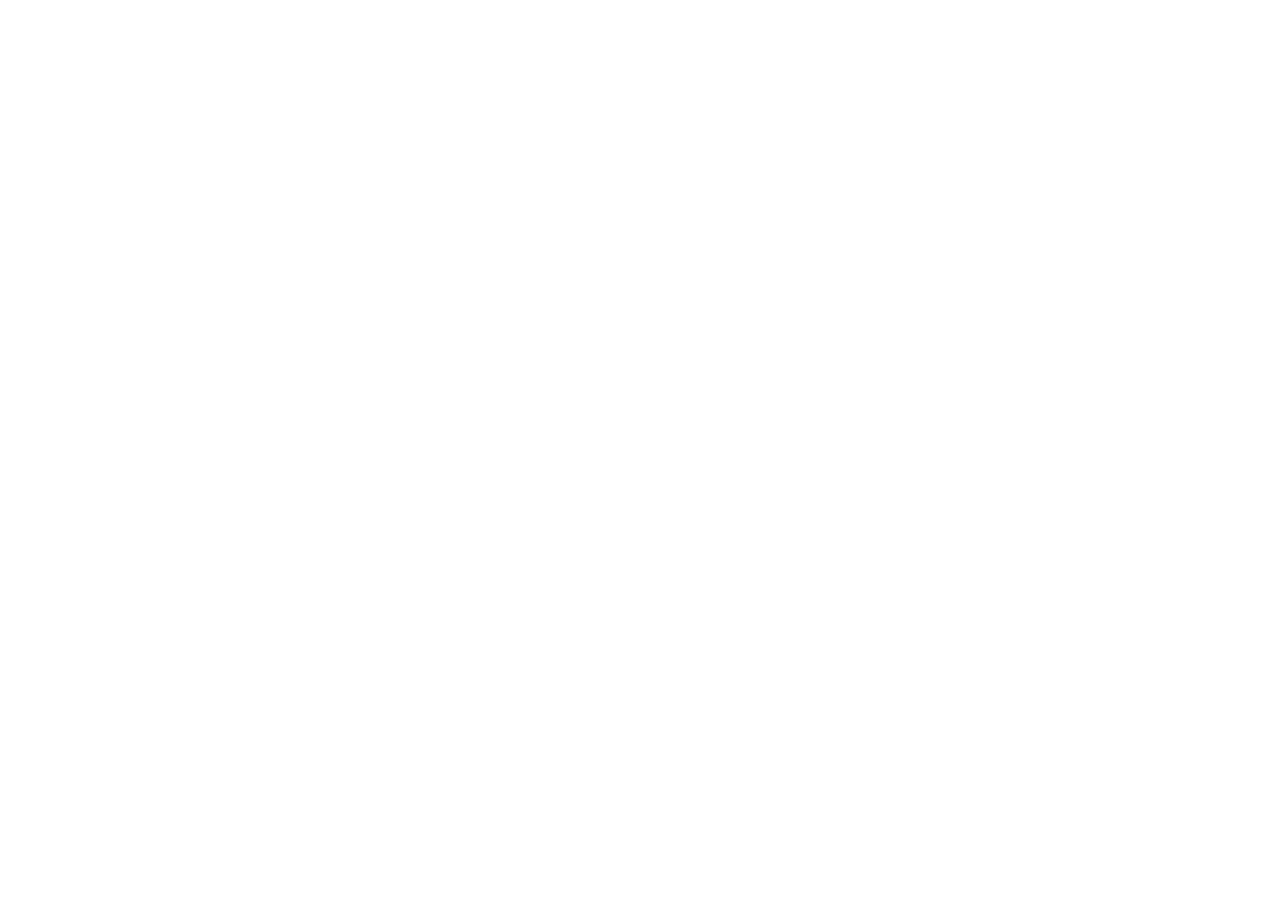
==== index.html @ e9257ef0 "Initial commit" ====
<!DOCTYPE html>
<html lang="en">
<head>

    <title>Minima</title>
    <meta name="description" content="Minima.dev is a HTML/CSS boilerplate">
    <meta http-equiv="content-type" content="text/html; charset=UTF-8">
    <meta http-equiv="X-UA-Compatible" content="IE=edge">
    <meta name="viewport" content="width=device-width, initial-scale=1.0">
    <meta http-equiv="content-security-policy" content="upgrade-insecure-requests">
    <meta name="robots" content="index,follow">
    <meta name="language" content="english">

    <!-- Base Theme -->
    <link media="all" href="assets/base.css" type="text/css" rel="stylesheet">

    <!-- Print Theme -->
    <link media="print" href="assets/print.css" type="text/css" rel="stylesheet">

    <!-- https://ogp.me/#metadata -->
    <meta property="og:title" content="The Rock" />
    <meta property="og:description" content="Lorem Ipsum Dolor Sit Amet" />
    <meta property="og:url" content="https://minima.dev/" />
    
    <!-- https://ogp.me/#structured -->
    <meta property="og:image" content="http://minima.dev/ogp.jpg" />
    <meta property="og:image:secure_url" content="https://minima.dev/ogp.jpg" />
    <meta property="og:image:type" content="image/jpeg" />
    <meta property="og:image:width" content="1200" />
    <meta property="og:image:height" content="630" />
    <meta property="og:image:alt" content="A shiny red apple with a bite taken out" />

</head>
<body>

</body>
</html>
---- assets/base.css ----
html {
  font-size: 16px;
  scroll-behavior: smooth;
  overflow-x: hidden;
}

@media only screen and (prefers-color-scheme: no-preference), (prefers-color-scheme: light) {
  body {
    background-color: white;
  }
}
@media only screen and (prefers-color-scheme: dark) {
  body {
    background-color: black;
  }
}

* {
  -webkit-box-sizing: border-box;
          box-sizing: border-box;
}
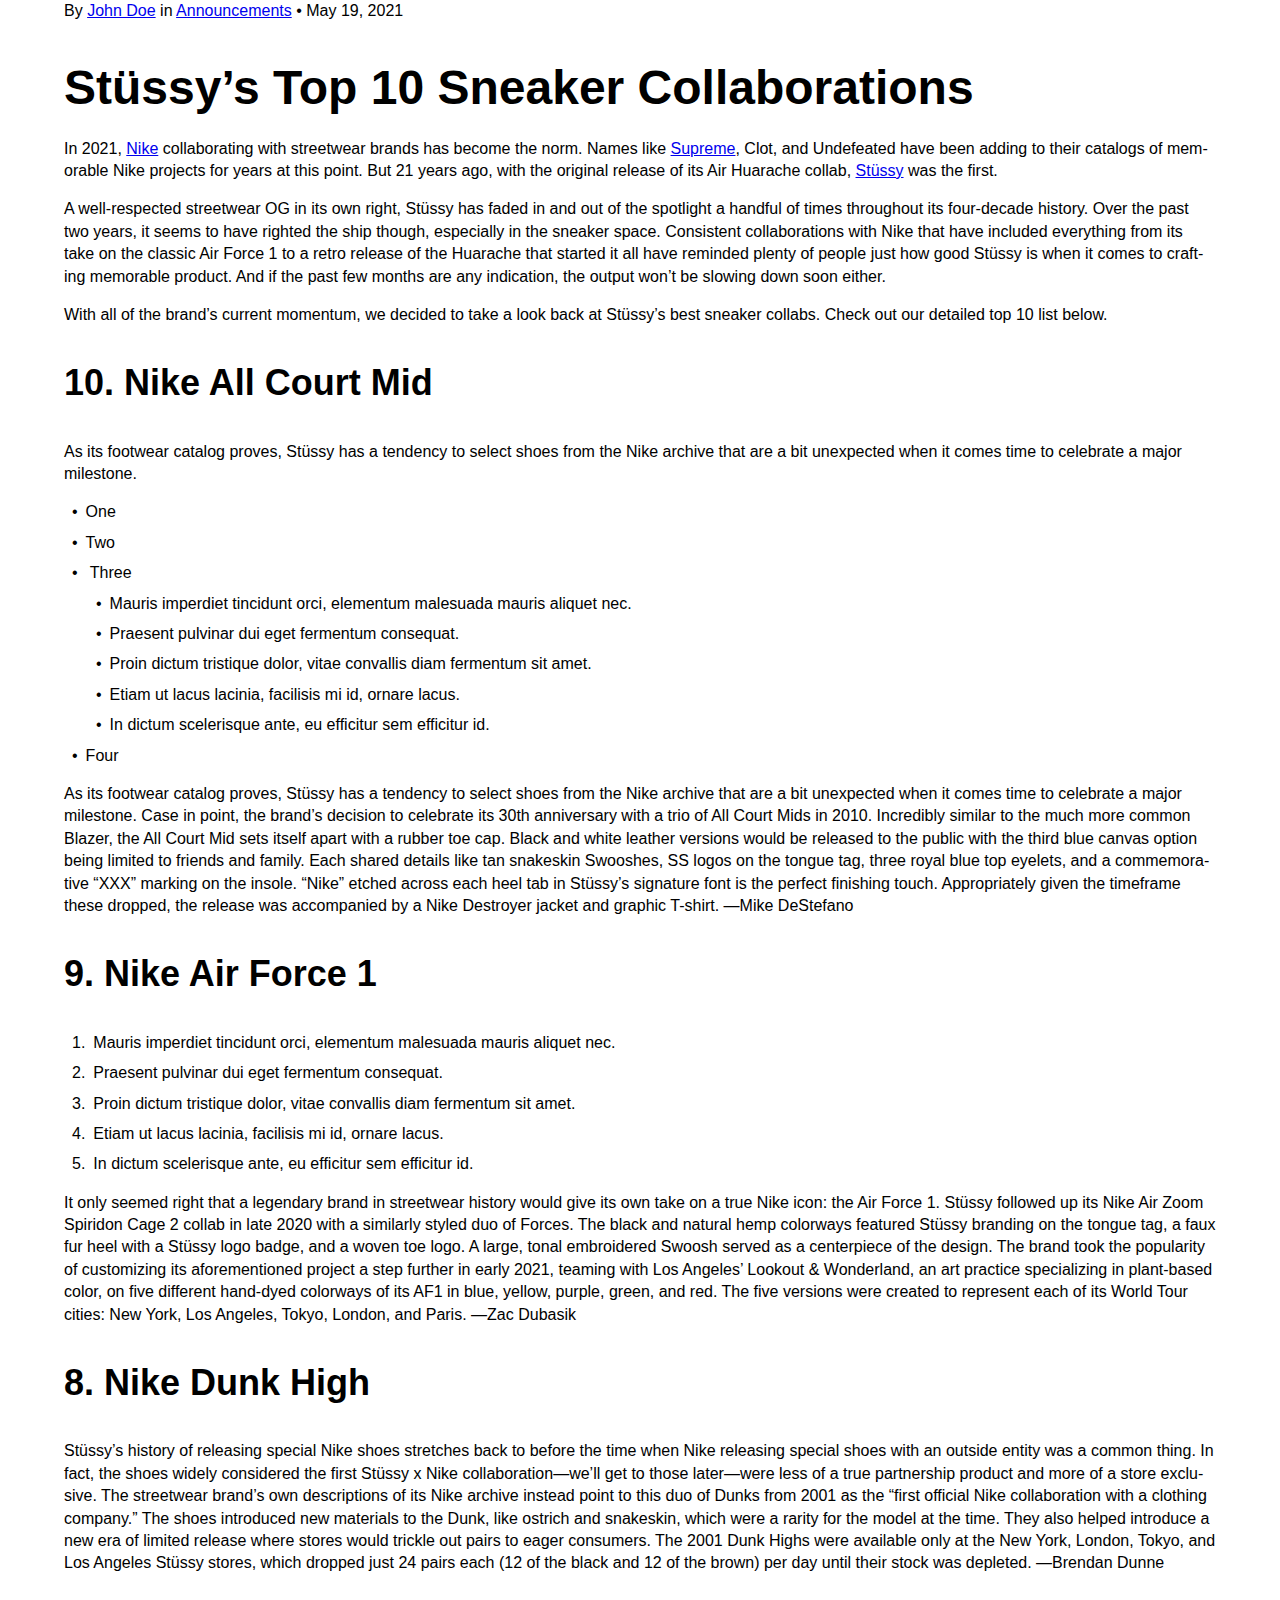
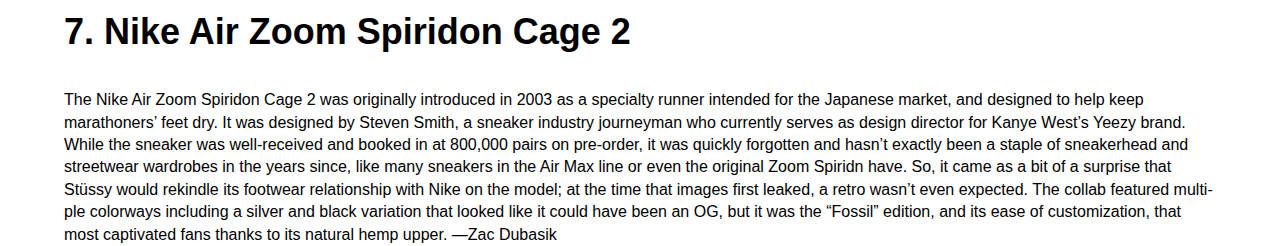
==== commit 32c3989e: "Various changes" ====
--- a/index.html
+++ b/index.html
@@ -1,5 +1,6 @@
 <!DOCTYPE html>
 <html lang="en">
+
 <head>
 
     <title>Minima</title>
@@ -18,10 +19,17 @@
     <link media="print" href="assets/print.css" type="text/css" rel="stylesheet">
 
     <!-- https://ogp.me/#metadata -->
-    <meta property="og:title" content="The Rock" />
+    <meta property="og:title" content="Stüssy’s Top 10 Sneaker Collaborations" />
     <meta property="og:description" content="Lorem Ipsum Dolor Sit Amet" />
     <meta property="og:url" content="https://minima.dev/" />
-    
+
+    <!--  -->
+    <meta property="article:published_time" content="2021-12-01" />
+    <meta property="article:modified_time" content="2021-12-05" />
+    <meta property="article:author" content="Alex Rodwell" />
+    <meta property="article:section" content="Sneakers" />
+    <meta property="article:tag" content="Nike, Stussy, Sneakers, Streetwear" />
+
     <!-- https://ogp.me/#structured -->
     <meta property="og:image" content="http://minima.dev/ogp.jpg" />
     <meta property="og:image:secure_url" content="https://minima.dev/ogp.jpg" />
@@ -31,7 +39,126 @@
     <meta property="og:image:alt" content="A shiny red apple with a bite taken out" />
 
 </head>
+
 <body>
 
+    <div class="container" style="display: none;">
+
+        <svg class="icon" xmlns="http://www.w3.org/2000/svg" viewBox="0 0 24 24">
+            <path d="M0 0h24v24H0V0z" fill="none" />
+            <path
+                d="M12 2C6.48 2 2 6.48 2 12s4.48 10 10 10 10-4.48 10-10S17.52 2 12 2zm5 11h-4v4h-2v-4H7v-2h4V7h2v4h4v2z" />
+        </svg>
+
+        <svg class="icon icon--large" xmlns="http://www.w3.org/2000/svg" viewBox="0 0 24 24">
+            <path d="M0 0h24v24H0V0z" fill="none" />
+            <path
+                d="M12 2C6.48 2 2 6.48 2 12s4.48 10 10 10 10-4.48 10-10S17.52 2 12 2zm5 11h-4v4h-2v-4H7v-2h4V7h2v4h4v2z" />
+        </svg>
+
+        <h1>Lorem ipsum, dolor sit amet consectetur adipisicing elit.</h1>
+        <h2>Lorem ipsum, dolor sit amet consectetur adipisicing elit.</h2>
+        <h3>Lorem ipsum, dolor sit amet consectetur adipisicing elit.</h3>
+        <h4>Lorem ipsum, dolor sit amet consectetur adipisicing elit.</h4>
+        <h5>Lorem ipsum, dolor sit amet consectetur adipisicing elit.</h5>
+        <h6>Lorem ipsum, dolor sit amet consectetur adipisicing elit.</h6>
+
+        <p>Lorem ipsum dolor sit amet consectetur adipisicing elit. At quas unde accusamus molestias culpa inventore
+            commodi, aspernatur vero, nesciunt magnam corrupti veniam voluptas. Ullam perferendis facere distinctio
+            ipsam laborum expedita.</p>
+
+        <p>
+            Hey bro, yesterday I was walking about 50
+            <a href="http://www.example.com">example</a> kilometers down this shiny road. After watching <a
+                href="#friends">my friends</a> smoking a
+            <a href="#">shiny cigarette</a> the air became dark
+            <a href="http://example.com/#">and</a> my fancyness
+            <a href="http://www.example.com/#inc">increased</a>.
+            <a href="">HAHAHA</a>.
+        </p>
+
+        <button>
+            <svg class="icon icon--large" xmlns="http://www.w3.org/2000/svg" viewBox="0 0 24 24">
+                <path d="M0 0h24v24H0V0z" fill="none" />
+                <path
+                    d="M12 2C6.48 2 2 6.48 2 12s4.48 10 10 10 10-4.48 10-10S17.52 2 12 2zm5 11h-4v4h-2v-4H7v-2h4V7h2v4h4v2z" />
+            </svg>
+            <span>Hello world</span>
+        </button>
+
+    </div>
+
+    <article class="container">
+
+        <p class="meta">By <a href="/authors/matt-biilmann">John Doe</a> in <a href="/topics/announcements">Announcements</a> • <time datetime="2021-05-19">May 19, 2021</time>
+        </p>
+
+        <h1>Stüssy’s Top 10 Sneaker Collaborations</h1>
+        <p>In 2021, <a target="_blank" href="https://www.complex.com/tag/nike">Nike</a> collaborating with streetwear brands has become the norm. Names like <a target="_blank" href="https://www.complex.com/sneakers/ranking-supreme-nike-collaborations/">Supreme</a>, Clot, and Undefeated have been adding to their catalogs of memorable Nike projects for years at this point. But 21 years ago, with the original release of its Air Huarache collab, <a target="_blank" href="https://www.complex.com/style/best-clothing-brands-2020/stussy">Stüssy</a> was the first.</p>
+        <p>A well-respected streetwear OG in its own right, Stüssy has faded in and out of the spotlight a handful of times throughout its four-decade history. Over the past two years, it seems to have righted the ship though, especially in the sneaker space. Consistent collaborations with Nike that have included everything from its take on the classic Air Force 1 to a retro release of the Huarache that started it all have reminded plenty of people just how good Stüssy is when it comes to crafting memorable product. And if the past few months are any indication, the output won’t be slowing down soon either.</p>
+        <p>With all of the brand’s current momentum, we decided to take a look back at Stüssy’s best sneaker collabs. Check out our detailed top 10 list below.</p>
+
+        <h2>10. Nike All Court Mid</h2>
+        <picture>
+            <source media="(max-width: 414px)" srcset="">
+            <source media="(max-width: 768px)" srcset="">
+            <source media="(min-width: 1024px)" srcset="">
+            <img src="https://static.rodwell.dev/upload/2ZIzUhIjdn/5661359329.jpg" alt="" loading="lazy" decoding="async">
+        </picture>
+        <p>As its footwear catalog proves, Stüssy has a tendency to select shoes from the Nike archive that are a bit unexpected when it comes time to celebrate a major milestone.</p>
+        <ul>
+            <li>One</li>
+            <li>Two</li>
+            <li>
+                Three
+                <ul>
+                    <li>Mauris imperdiet tincidunt orci, elementum malesuada mauris aliquet nec.</li>
+                    <li>Praesent pulvinar dui eget fermentum consequat.</li>
+                    <li>Proin dictum tristique dolor, vitae convallis diam fermentum sit amet.</li>
+                    <li>Etiam ut lacus lacinia, facilisis mi id, ornare lacus.</li>
+                    <li>In dictum scelerisque ante, eu efficitur sem efficitur id.</li>
+                </ul>
+            </li>
+            <li>Four</li>
+        </ul>
+        <p>As its footwear catalog proves, Stüssy has a tendency to select shoes from the Nike archive that are a bit unexpected when it comes time to celebrate a major milestone. Case in point, the brand’s decision to celebrate its 30th anniversary with a trio of All Court Mids in 2010. Incredibly similar to the much more common Blazer, the All Court Mid sets itself apart with a rubber toe cap. Black and white leather versions would be released to the public with the third blue canvas option being limited to friends and family. Each shared details like tan snakeskin Swooshes, SS logos on the tongue tag, three royal blue top eyelets, and a commemorative “XXX” marking on the insole. “Nike” etched across each heel tab in Stüssy’s signature font is the perfect finishing touch. Appropriately given the timeframe these dropped, the release was accompanied by a Nike Destroyer jacket and graphic T-shirt. —Mike DeStefano</p>
+
+        <h2>9. Nike Air Force 1</h2>
+        <picture>
+            <source media="(max-width: 414px)" srcset="">
+            <source media="(max-width: 768px)" srcset="">
+            <source media="(min-width: 1024px)" srcset="">
+            <img src="https://static.rodwell.dev/upload/2ZIzUhIjdn/5661359329.jpg" alt="" loading="lazy" decoding="async">
+        </picture>
+        <ol>
+            <li>Mauris imperdiet tincidunt orci, elementum malesuada mauris aliquet nec.</li>
+            <li>Praesent pulvinar dui eget fermentum consequat.</li>
+            <li>Proin dictum tristique dolor, vitae convallis diam fermentum sit amet.</li>
+            <li>Etiam ut lacus lacinia, facilisis mi id, ornare lacus.</li>
+            <li>In dictum scelerisque ante, eu efficitur sem efficitur id.</li>
+        </ol>
+        <p>It only seemed right that a legendary brand in streetwear history would give its own take on a true Nike icon: the Air Force 1. Stüssy followed up its Nike Air Zoom Spiridon Cage 2 collab in late 2020 with a similarly styled duo of Forces. The black and natural hemp colorways featured Stüssy branding on the tongue tag, a faux fur heel with a Stüssy logo badge, and a woven toe logo. A large, tonal embroidered Swoosh served as a centerpiece of the design. The brand took the popularity of customizing its aforementioned project a step further in early 2021, teaming with Los Angeles’ Lookout & Wonderland, an art practice specializing in plant-based color, on five different hand-dyed colorways of its AF1 in blue, yellow, purple, green, and red. The five versions were created to represent each of its World Tour cities: New York, Los Angeles, Tokyo, London, and Paris. —Zac Dubasik</p>
+
+        <h2>8. Nike Dunk High</h2>
+        <picture>
+            <source media="(max-width: 414px)" srcset="">
+            <source media="(max-width: 768px)" srcset="">
+            <source media="(min-width: 1024px)" srcset="">
+            <img src="https://static.rodwell.dev/upload/2ZIzUhIjdn/5661359329.jpg" alt="" loading="lazy" decoding="async">
+        </picture>
+        <p>Stüssy’s history of releasing special Nike shoes stretches back to before the time when Nike releasing special shoes with an outside entity was a common thing. In fact, the shoes widely considered the first Stüssy x Nike collaboration—we’ll get to those later—were less of a true partnership product and more of a store exclusive. The streetwear brand’s own descriptions of its Nike archive instead point to this duo of Dunks from 2001 as the “first official Nike collaboration with a clothing company.” The shoes introduced new materials to the Dunk, like ostrich and snakeskin, which were a rarity for the model at the time. They also helped introduce a new era of limited release where stores would trickle out pairs to eager consumers. The 2001 Dunk Highs were available only at the New York, London, Tokyo, and Los Angeles Stüssy stores, which dropped just 24 pairs each (12 of the black and 12 of the brown) per day until their stock was depleted. —Brendan Dunne</p>
+
+        <h2>7. Nike Air Zoom Spiridon Cage 2</h2>
+        <picture>
+            <source media="(max-width: 414px)" srcset="">
+            <source media="(max-width: 768px)" srcset="">
+            <source media="(min-width: 1024px)" srcset="">
+            <img src="https://static.rodwell.dev/upload/2ZIzUhIjdn/5661359329.jpg" alt="" loading="lazy" decoding="async">
+        </picture>
+        <p>The Nike Air Zoom Spiridon Cage 2 was originally introduced in 2003 as a specialty runner intended for the Japanese market, and designed to help keep marathoners’ feet dry. It was designed by Steven Smith, a sneaker industry journeyman who currently serves as design director for Kanye West’s Yeezy brand. While the sneaker was well-received and booked in at 800,000 pairs on pre-order, it was quickly forgotten and hasn’t exactly been a staple of sneakerhead and streetwear wardrobes in the years since, like many sneakers in the Air Max line or even the original Zoom Spiridn have. So, it came as a bit of a surprise that Stüssy would rekindle its footwear relationship with Nike on the model; at the time that images first leaked, a retro wasn’t even expected. The collab featured multiple colorways including a silver and black variation that looked like it could have been an OG, but it was the “Fossil” edition, and its ease of customization, that most captivated fans thanks to its natural hemp upper. —Zac Dubasik</p>
+
+    </article>
+
 </body>
+
 </html>--- a/assets/base.css
+++ b/assets/base.css
@@ -1,21 +1,535 @@
+@charset "UTF-8";
+:root {
+  --minima-property--nav: 4.5rem;
+  --minima-property--container: 1280px;
+  --minima-property--gap: 1rem;
+  --minima-property--gap-half: 0.5rem;
+  --minima-property--radius: 4px;
+  --minima-color--grey-000: #1E2227;
+  --minima-color--grey-100: #272D33;
+  --minima-color--grey-200: #363A42;
+  --minima-color--grey-300: #7F8091;
+  --minima-color--grey-400: #AAB2C7;
+  --minima-color--white: #FFFFFF;
+  --minima-color--black: #000000;
+  --minima-color--teal: #30C8C9;
+}
+
+/*! normalize.css v8.0.1 | MIT License | github.com/necolas/normalize.css */
+/* Document
+	 ========================================================================== */
+/**
+ * 1. Correct the line height in all browsers.
+ * 2. Prevent adjustments of font size after orientation changes in iOS.
+ */
+html {
+  line-height: 1.15;
+  -webkit-text-size-adjust: 100%;
+}
+
+/* Sections
+	 ========================================================================== */
+/**
+ * Remove the margin in all browsers.
+ */
+body {
+  margin: 0;
+}
+
+/**
+ * Render the `main` element consistently in IE.
+ */
+main {
+  display: block;
+}
+
+/**
+ * Correct the font size and margin on `h1` elements within `section` and
+ * `article` contexts in Chrome, Firefox, and Safari.
+ */
+h1 {
+  font-size: 2em;
+  margin: 0.67em 0;
+}
+
+/* Grouping content
+	 ========================================================================== */
+/**
+ * 1. Add the correct box sizing in Firefox.
+ * 2. Show the overflow in Edge and IE.
+ */
+hr {
+  -webkit-box-sizing: content-box;
+          box-sizing: content-box;
+  height: 0;
+  overflow: visible;
+}
+
+/**
+ * 1. Correct the inheritance and scaling of font size in all browsers.
+ * 2. Correct the odd `em` font sizing in all browsers.
+ */
+pre {
+  font-family: monospace, monospace;
+  font-size: 1em;
+}
+
+/* Text-level semantics
+	 ========================================================================== */
+/**
+ * Remove the gray background on active links in IE 10.
+ */
+a {
+  background-color: transparent;
+}
+
+/**
+ * 1. Remove the bottom border in Chrome 57-
+ * 2. Add the correct text decoration in Chrome, Edge, IE, Opera, and Safari.
+ */
+abbr[title] {
+  border-bottom: none;
+  text-decoration: underline;
+  -webkit-text-decoration: underline dotted;
+          text-decoration: underline dotted;
+}
+
+/**
+ * Add the correct font weight in Chrome, Edge, and Safari.
+ */
+b,
+strong {
+  font-weight: bolder;
+}
+
+/**
+ * 1. Correct the inheritance and scaling of font size in all browsers.
+ * 2. Correct the odd `em` font sizing in all browsers.
+ */
+code,
+kbd,
+samp {
+  font-family: monospace, monospace;
+  font-size: 1em;
+}
+
+/**
+ * Add the correct font size in all browsers.
+ */
+small {
+  font-size: 80%;
+}
+
+/**
+ * Prevent `sub` and `sup` elements from affecting the line height in
+ * all browsers.
+ */
+sub,
+sup {
+  font-size: 75%;
+  line-height: 0;
+  position: relative;
+  vertical-align: baseline;
+}
+
+sub {
+  bottom: -0.25em;
+}
+
+sup {
+  top: -0.5em;
+}
+
+/* Embedded content
+	 ========================================================================== */
+/**
+ * Remove the border on images inside links in IE 10.
+ */
+img {
+  border-style: none;
+}
+
+/* Forms
+	 ========================================================================== */
+/**
+ * 1. Change the font styles in all browsers.
+ * 2. Remove the margin in Firefox and Safari.
+ */
+button,
+input,
+optgroup,
+select,
+textarea {
+  font-family: inherit;
+  font-size: 100%;
+  line-height: 1.15;
+  margin: 0;
+}
+
+/**
+ * Show the overflow in IE.
+ * 1. Show the overflow in Edge.
+ */
+button,
+input {
+  overflow: visible;
+}
+
+/**
+ * Remove the inheritance of text transform in Edge, Firefox, and IE.
+ * 1. Remove the inheritance of text transform in Firefox.
+ */
+button,
+select {
+  text-transform: none;
+}
+
+/**
+ * Correct the inability to style clickable types in iOS and Safari.
+ */
+button,
+[type=button],
+[type=reset],
+[type=submit] {
+  -webkit-appearance: button;
+}
+
+/**
+ * Remove the inner border and padding in Firefox.
+ */
+button::-moz-focus-inner,
+[type=button]::-moz-focus-inner,
+[type=reset]::-moz-focus-inner,
+[type=submit]::-moz-focus-inner {
+  border-style: none;
+  padding: 0;
+}
+
+/**
+ * Restore the focus styles unset by the previous rule.
+ */
+button:-moz-focusring,
+[type=button]:-moz-focusring,
+[type=reset]:-moz-focusring,
+[type=submit]:-moz-focusring {
+  outline: 1px dotted ButtonText;
+}
+
+/**
+ * Correct the padding in Firefox.
+ */
+fieldset {
+  padding: 0.35em 0.75em 0.625em;
+}
+
+/**
+ * 1. Correct the text wrapping in Edge and IE.
+ * 2. Correct the color inheritance from `fieldset` elements in IE.
+ * 3. Remove the padding so developers are not caught out when they zero out
+ *		`fieldset` elements in all browsers.
+ */
+legend {
+  -webkit-box-sizing: border-box;
+          box-sizing: border-box;
+  color: inherit;
+  display: table;
+  max-width: 100%;
+  padding: 0;
+  white-space: normal;
+}
+
+/**
+ * Add the correct vertical alignment in Chrome, Firefox, and Opera.
+ */
+progress {
+  vertical-align: baseline;
+}
+
+/**
+ * Remove the default vertical scrollbar in IE 10+.
+ */
+textarea {
+  overflow: auto;
+}
+
+/**
+ * 1. Add the correct box sizing in IE 10.
+ * 2. Remove the padding in IE 10.
+ */
+[type=checkbox],
+[type=radio] {
+  -webkit-box-sizing: border-box;
+          box-sizing: border-box;
+  padding: 0;
+}
+
+/**
+ * Correct the cursor style of increment and decrement buttons in Chrome.
+ */
+[type=number]::-webkit-inner-spin-button,
+[type=number]::-webkit-outer-spin-button {
+  height: auto;
+}
+
+/**
+ * 1. Correct the odd appearance in Chrome and Safari.
+ * 2. Correct the outline style in Safari.
+ */
+[type=search] {
+  -webkit-appearance: textfield;
+  outline-offset: -2px;
+}
+
+/**
+ * Remove the inner padding in Chrome and Safari on macOS.
+ */
+[type=search]::-webkit-search-decoration {
+  -webkit-appearance: none;
+}
+
+/**
+ * 1. Correct the inability to style clickable types in iOS and Safari.
+ * 2. Change font properties to `inherit` in Safari.
+ */
+::-webkit-file-upload-button {
+  -webkit-appearance: button;
+  font: inherit;
+}
+
+/* Interactive
+	 ========================================================================== */
+/*
+ * Add the correct display in Edge, IE 10+, and Firefox.
+ */
+details {
+  display: block;
+}
+
+/*
+ * Add the correct display in all browsers.
+ */
+summary {
+  display: list-item;
+}
+
+/* Misc
+	 ========================================================================== */
+/**
+ * Add the correct display in IE 10+.
+ */
+template {
+  display: none;
+}
+
+/**
+ * Add the correct display in IE 10.
+ */
+[hidden] {
+  display: none;
+}
+
 html {
   font-size: 16px;
   scroll-behavior: smooth;
   overflow-x: hidden;
 }
 
+body {
+  line-height: 1.4;
+  font-family: "GT Walsheim Pro", sans-serif;
+}
 @media only screen and (prefers-color-scheme: no-preference), (prefers-color-scheme: light) {
   body {
     background-color: white;
+    color: black;
   }
 }
 @media only screen and (prefers-color-scheme: dark) {
   body {
-    background-color: black;
+    background-color: #201e20;
+    color: white;
   }
 }
 
 * {
   -webkit-box-sizing: border-box;
           box-sizing: border-box;
+}
+
+img {
+  width: 100%;
+  image-rendering: auto;
+}
+
+picture {
+  display: -webkit-box;
+  display: -ms-flexbox;
+  display: flex;
+}
+
+svg {
+  fill: currentColor;
+}
+
+h1, .h1,
+h2, .h2,
+h3, .h3,
+h4, .h4,
+h5, .h5,
+h6, .h6 {
+  margin: unset;
+  margin-bottom: var(--minima-property--gap, 1rem);
+}
+
+h1, .heading--1 {
+  font-size: 3rem;
+  font-size: clamp(3rem, 3rem, calc(3rem * 1.25));
+}
+
+h2, .heading--2 {
+  font-size: 2.25rem;
+  font-size: clamp(2.25rem, 2.25rem, calc(2.25rem * 1.25));
+}
+
+h3, .heading--3 {
+  font-size: 2rem;
+  font-size: clamp(2rem, 2rem, calc(2rem * 1.25));
+}
+
+h4, .heading--4 {
+  font-size: 1.5rem;
+  font-size: clamp(1.5rem, 1.5rem, calc(1.5rem * 1.25));
+}
+
+h5, .heading--5 {
+  font-size: 1.25rem;
+  font-size: clamp(1.25rem, 1.25rem, calc(1.25rem * 1.25));
+}
+
+h6, .heading--6 {
+  font-size: 1rem;
+  font-size: clamp(1rem, 1rem, calc(1rem * 1.25));
+}
+
+a {
+  text-decoration: none;
+}
+
+p {
+  font-size: clamp(1rem, -1rem + 2.5vw, calc(1rem * 1.25));
+  overflow-wrap: break-word;
+  -webkit-hyphens: auto;
+      -ms-hyphens: auto;
+          hyphens: auto;
+  margin: unset;
+}
+p + p,
+p + ul,
+p + ol {
+  margin-top: var(--minima-property--gap, 1rem);
+}
+p + h1, p + .h1,
+p + h2, p + .h2,
+p + h3, p + .h3,
+p + h4, p + .h4,
+p + h5, p + .h5,
+p + h6, p + .h6 {
+  margin-top: calc(var(--minima-property--gap, 1rem) * 2);
+}
+p a[href]:not([href=""]):not([href^=\#]) {
+  text-decoration: underline;
+}
+article ul,
+article ol,
+article picture,
+article table,
+article figure,
+article blockquote {
+  margin-bottom: var(--minima-property--gap, 1rem);
+}
+
+ul,
+ol {
+  padding: unset;
+  padding-left: var(--minima-property--gap-half, 0.5rem);
+  list-style: none;
+}
+ul li,
+ol li {
+  position: relative;
+  padding-left: var(--minima-property--gap, 1rem);
+}
+ul li ul,
+ul li ol,
+ol li ul,
+ol li ol {
+  margin-top: var(--minima-property--gap-half, 0.5rem);
+  margin-bottom: var(--minima-property--gap-half, 0.5rem);
+}
+ul li:before,
+ol li:before {
+  content: "•";
+  margin-left: calc(var(--minima-property--gap, 1rem) * -1);
+  margin-right: var(--minima-property--gap-half, 0.5rem);
+}
+ul li:not(:last-of-type),
+ol li:not(:last-of-type) {
+  margin-bottom: var(--minima-property--gap-half, 0.5rem);
+}
+
+ol li {
+  counter-increment: ol;
+}
+ol li:before {
+  content: counter(ol) ".";
+}
+
+.container {
+  width: 100%;
+  max-width: var(--minima-property--container, 1280px);
+  margin-inline: auto;
+  padding-inline: 5vw;
+}
+
+.icon {
+  width: clamp(1.25rem, 2vw, 1.75rem);
+}
+.icon--large {
+  width: clamp(1.5rem, 3vw, 3vw);
+}
+
+.button,
+button {
+  display: -webkit-box;
+  display: -ms-flexbox;
+  display: flex;
+  -ms-flex-negative: 0;
+      flex-shrink: 0;
+  -webkit-box-orient: horizontal;
+  -webkit-box-direction: normal;
+      -ms-flex-direction: row;
+          flex-direction: row;
+  -webkit-box-pack: center;
+      -ms-flex-pack: center;
+          justify-content: center;
+  -webkit-box-align: center;
+      -ms-flex-align: center;
+          align-items: center;
+  gap: var(--minima-property--gap-half, 0.5rem);
+  padding: var(--minima-property--gap-half, 0.5rem) var(--minima-property--gap, 1rem);
+  border: unset;
+}
+@media only screen and (prefers-color-scheme: no-preference), (prefers-color-scheme: light) {
+  .button,
+button {
+    background-color: var(--minima-color--black, #000000);
+    color: var(--minima-color--white, #FFFFFF);
+  }
+}
+@media only screen and (prefers-color-scheme: dark) {
+  .button,
+button {
+    background-color: var(--minima-color--white, #FFFFFF);
+    color: var(--minima-color--black, #000000);
+  }
 }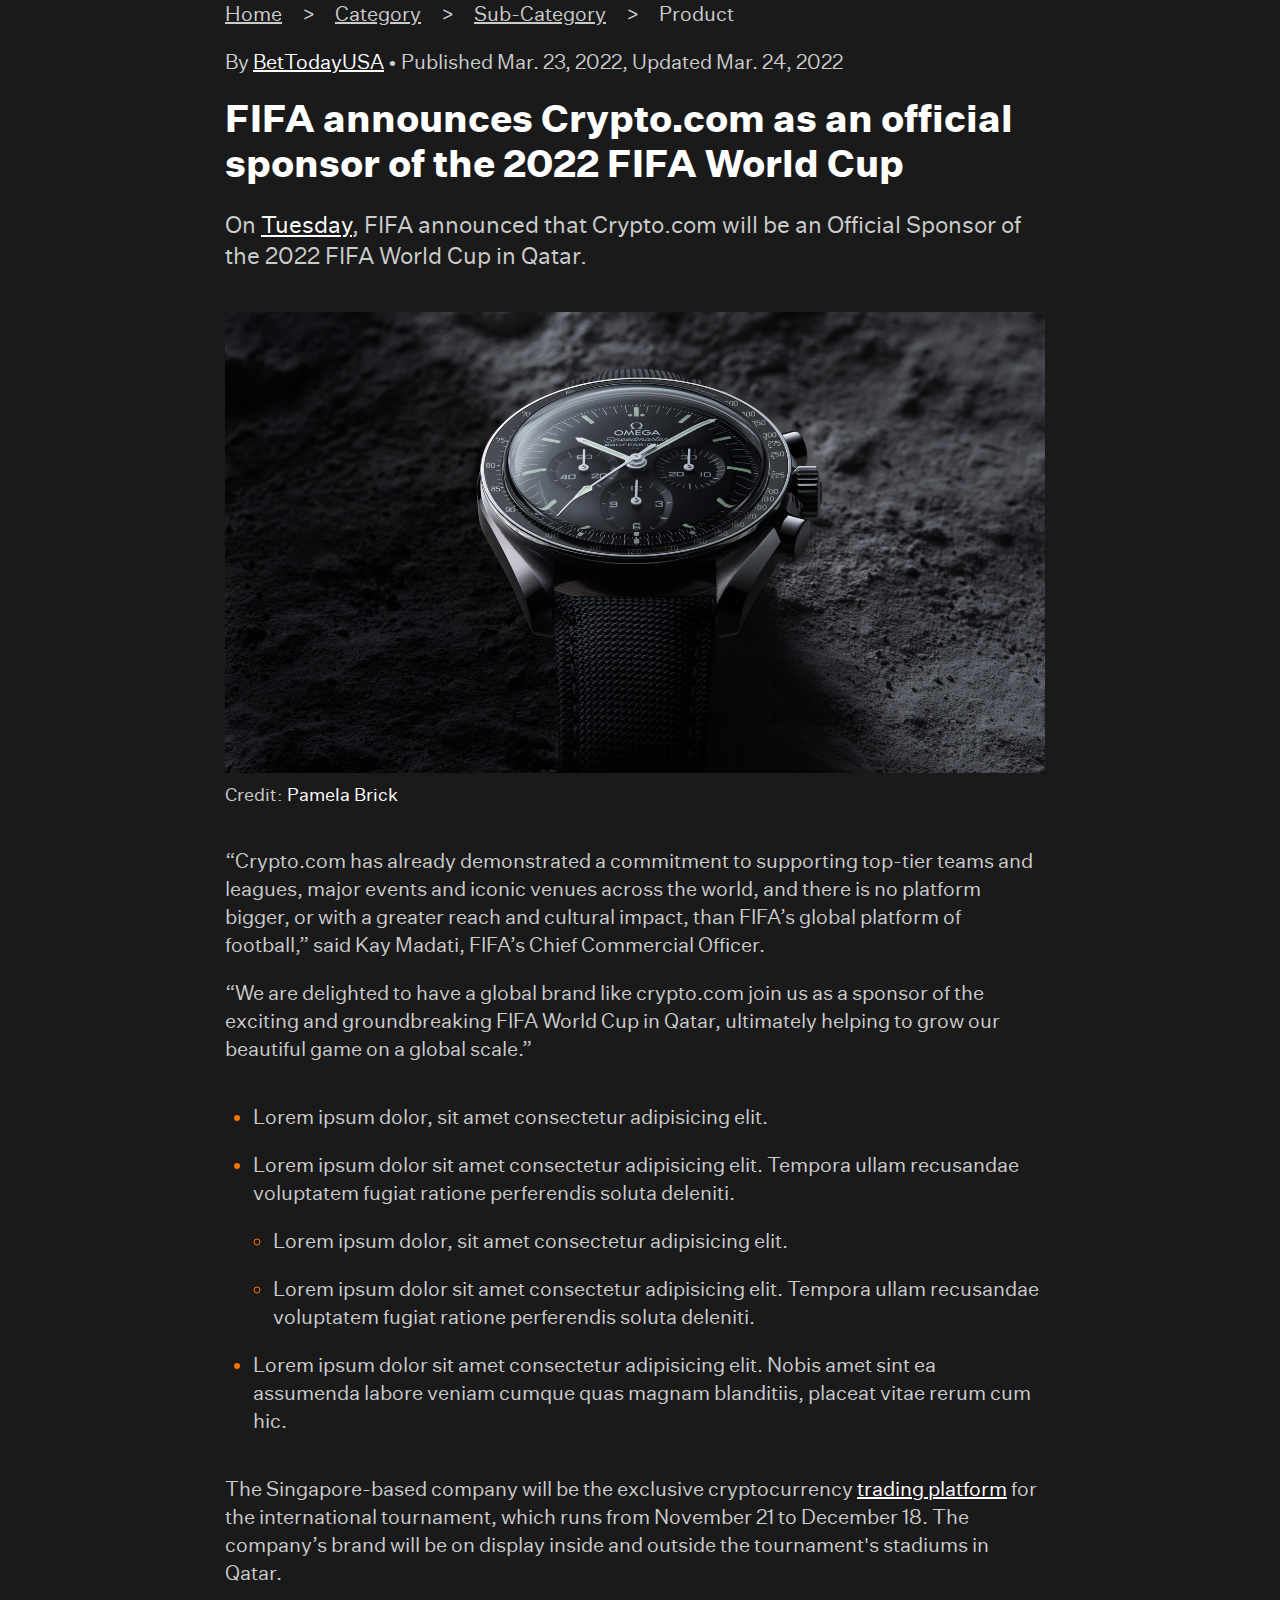
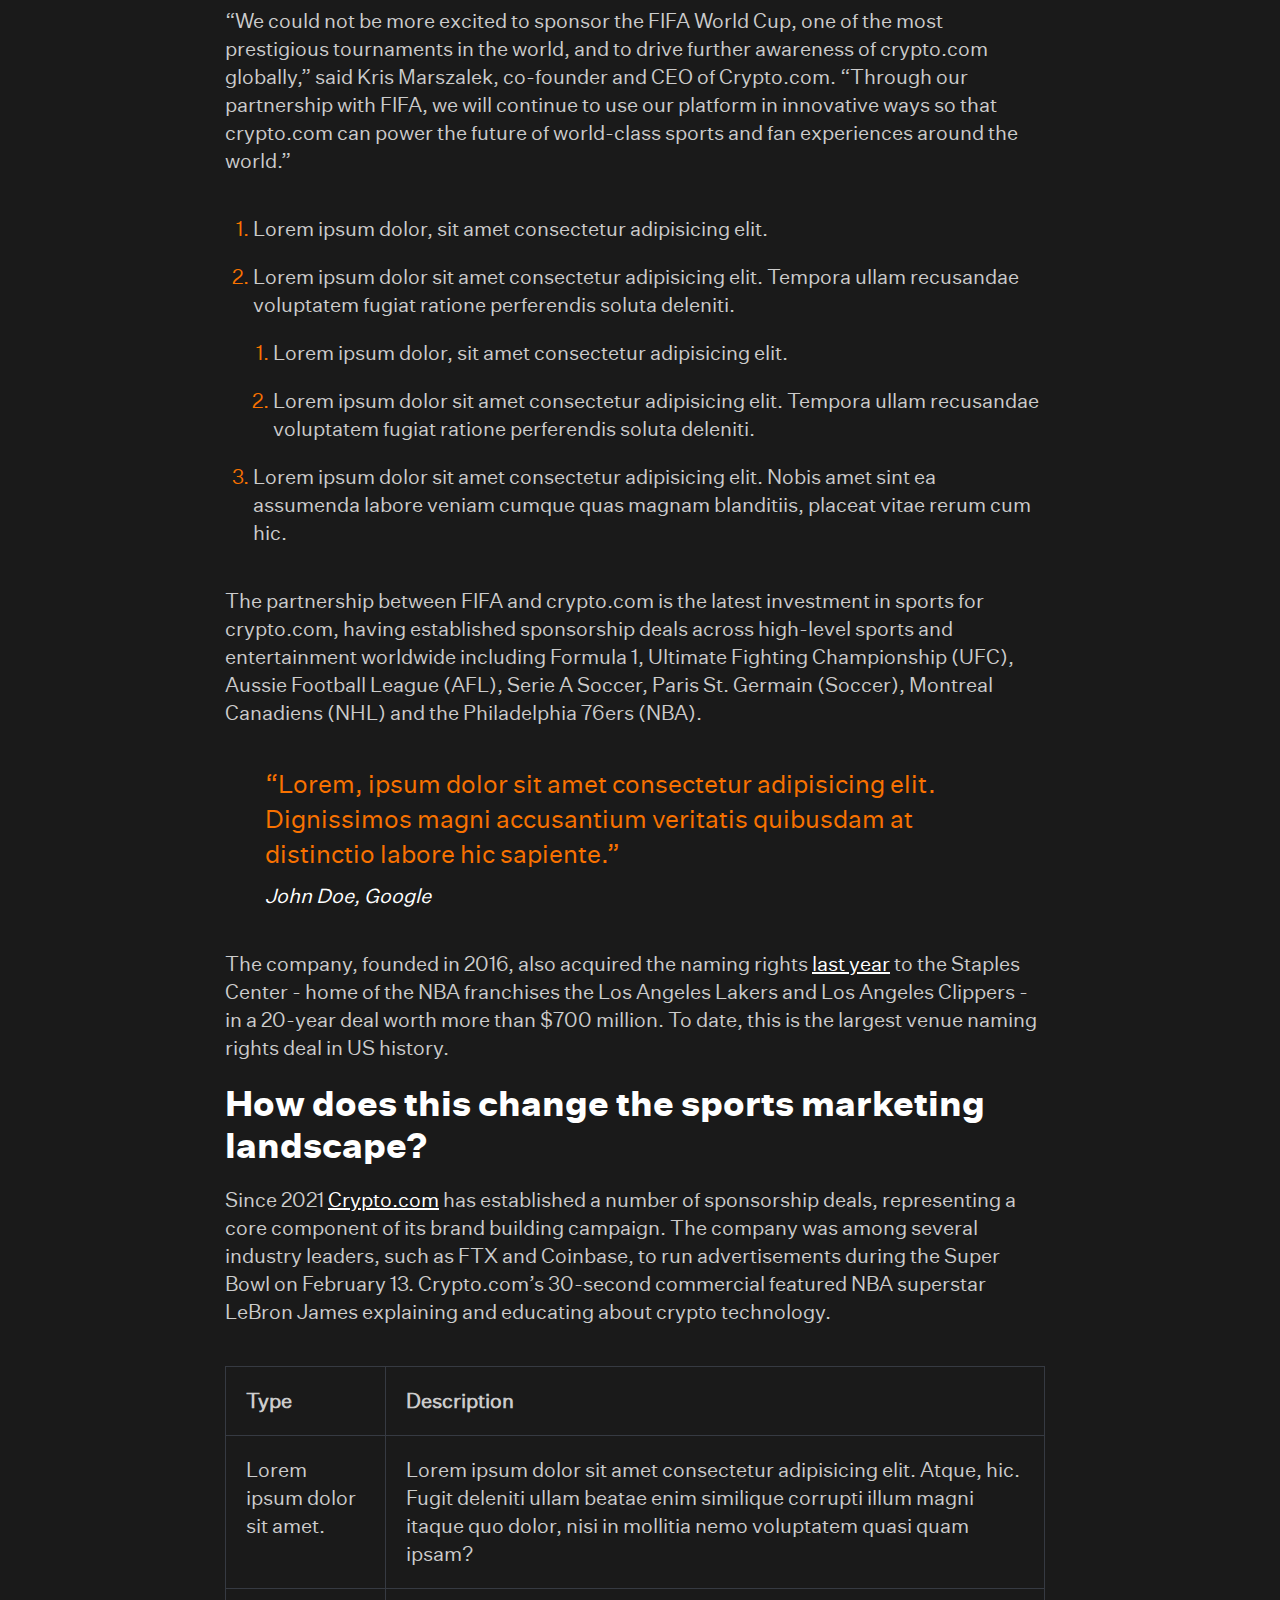
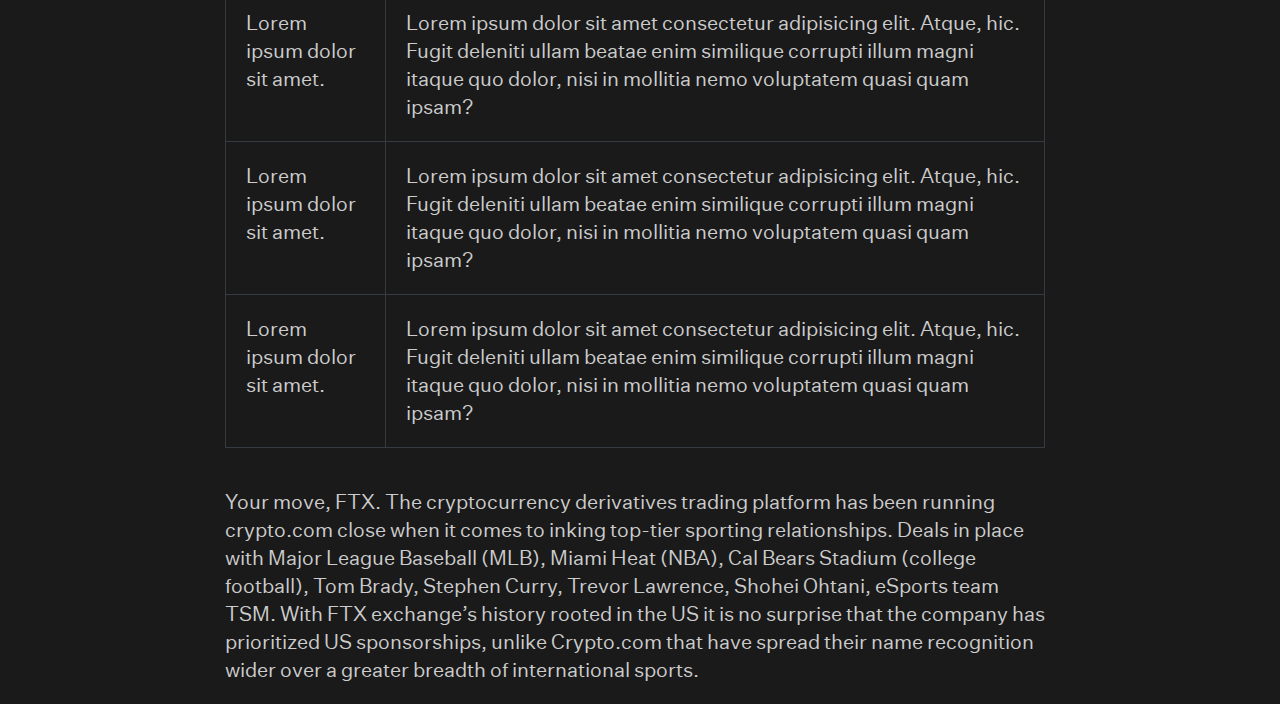
==== commit a5ea0ff7: "Improvements" ====
--- a/index.html
+++ b/index.html
@@ -1,164 +1,169 @@
 <!DOCTYPE html>
-<html lang="en">
-
+<html lang="en" dir="ltr">
 <head>
 
+    <!--  -->
     <title>Minima</title>
-    <meta name="description" content="Minima.dev is a HTML/CSS boilerplate">
+
+    <!--  -->
+    <meta name="description" content="A description of the page">
+
+    <!--  -->
     <meta http-equiv="content-type" content="text/html; charset=UTF-8">
+
+    <!--  -->
     <meta http-equiv="X-UA-Compatible" content="IE=edge">
+
+    <!--  -->
     <meta name="viewport" content="width=device-width, initial-scale=1.0">
-    <meta http-equiv="content-security-policy" content="upgrade-insecure-requests">
-    <meta name="robots" content="index,follow">
-    <meta name="language" content="english">
+
+    <!-- Allow search engine crawling - https://developer.mozilla.org/en-US/docs/Web/HTML/Element/meta/name#other_metadata_names -->
+    <meta name="robots" content="index, follow">
 
     <!-- Base Theme -->
-    <link media="all" href="assets/base.css" type="text/css" rel="stylesheet">
+    <link href="assets/base.css" type="text/css" rel="stylesheet" defer>
 
     <!-- Print Theme -->
-    <link media="print" href="assets/print.css" type="text/css" rel="stylesheet">
+    <!-- <link media="print" href="assets/print.css" type="text/css" rel="stylesheet"> -->
 
-    <!-- https://ogp.me/#metadata -->
+    <!-- Opengraph Meta - https://ogp.me/#metadata -->
     <meta property="og:title" content="Stüssy’s Top 10 Sneaker Collaborations" />
     <meta property="og:description" content="Lorem Ipsum Dolor Sit Amet" />
     <meta property="og:url" content="https://minima.dev/" />
 
-    <!--  -->
-    <meta property="article:published_time" content="2021-12-01" />
-    <meta property="article:modified_time" content="2021-12-05" />
-    <meta property="article:author" content="Alex Rodwell" />
-    <meta property="article:section" content="Sneakers" />
-    <meta property="article:tag" content="Nike, Stussy, Sneakers, Streetwear" />
+    <!-- Article -->
+    <meta property="article:published_time" content="2025-12-01" />
+    <meta property="article:modified_time" content="2025-12-02" />
+    <meta property="article:author" content="John Doe" />
+    <meta property="article:section" content="Technology" />
+    <meta property="article:tag" content="Software, Networking, CPU, Internet" />
 
-    <!-- https://ogp.me/#structured -->
-    <meta property="og:image" content="http://minima.dev/ogp.jpg" />
-    <meta property="og:image:secure_url" content="https://minima.dev/ogp.jpg" />
+    <!-- Opengraph Images - https://ogp.me/#structured -->
+    <meta property="og:image" content="http://example.com/ogp.jpg" />
+    <meta property="og:image:secure_url" content="https://example.com/ogp.jpg" />
     <meta property="og:image:type" content="image/jpeg" />
     <meta property="og:image:width" content="1200" />
     <meta property="og:image:height" content="630" />
-    <meta property="og:image:alt" content="A shiny red apple with a bite taken out" />
+    <meta property="og:image:alt" content="A description of the opengraph image" />
 
 </head>
 
-<body>
+<body id="demo">
 
-    <div class="container" style="display: none;">
+    <main class="container">
 
-        <svg class="icon" xmlns="http://www.w3.org/2000/svg" viewBox="0 0 24 24">
-            <path d="M0 0h24v24H0V0z" fill="none" />
-            <path
-                d="M12 2C6.48 2 2 6.48 2 12s4.48 10 10 10 10-4.48 10-10S17.52 2 12 2zm5 11h-4v4h-2v-4H7v-2h4V7h2v4h4v2z" />
-        </svg>
+        <nav aria-label="Breadcrumb" class="breadcrumb">
+            <ul class="breadcrumb__list">
+                <li class="breadcrumb__item"><a href="">Home</a></li>
+                <li class="breadcrumb__item"><a href="">Category</a></li>
+                <li class="breadcrumb__item"><a href="">Sub-Category</a></li>
+                <li class="breadcrumb__item"><span aria-current="page">Product</span></li>
+            </ul>
+        </nav>
+    
+        <!-- Content taken from the BetTodayUSA article: https://www.bettodayusa.com/sports/soccer/fifa-announces-cryptodotcom-as-an-official-sponsor-of-the-2022-world-cup/ -->
+        <article>
 
-        <svg class="icon icon--large" xmlns="http://www.w3.org/2000/svg" viewBox="0 0 24 24">
-            <path d="M0 0h24v24H0V0z" fill="none" />
-            <path
-                d="M12 2C6.48 2 2 6.48 2 12s4.48 10 10 10 10-4.48 10-10S17.52 2 12 2zm5 11h-4v4h-2v-4H7v-2h4V7h2v4h4v2z" />
-        </svg>
+            <header>
 
-        <h1>Lorem ipsum, dolor sit amet consectetur adipisicing elit.</h1>
-        <h2>Lorem ipsum, dolor sit amet consectetur adipisicing elit.</h2>
-        <h3>Lorem ipsum, dolor sit amet consectetur adipisicing elit.</h3>
-        <h4>Lorem ipsum, dolor sit amet consectetur adipisicing elit.</h4>
-        <h5>Lorem ipsum, dolor sit amet consectetur adipisicing elit.</h5>
-        <h6>Lorem ipsum, dolor sit amet consectetur adipisicing elit.</h6>
+                <p class="meta">By <a href="https://bettodayusa.com/" target="_blank" rel="author">BetTodayUSA</a> &bullet; Published <time datetime="2022-03-23">Mar. 23, 2022</time>, Updated <time datetime="2022-03-24">Mar. 24, 2022</time>
+                </p>
 
-        <p>Lorem ipsum dolor sit amet consectetur adipisicing elit. At quas unde accusamus molestias culpa inventore
-            commodi, aspernatur vero, nesciunt magnam corrupti veniam voluptas. Ullam perferendis facere distinctio
-            ipsam laborum expedita.</p>
+                <!-- Heading -->
+                <h1>FIFA announces Crypto.com as an official sponsor of the 2022 FIFA World Cup</h1>
 
-        <p>
-            Hey bro, yesterday I was walking about 50
-            <a href="http://www.example.com">example</a> kilometers down this shiny road. After watching <a
-                href="#friends">my friends</a> smoking a
-            <a href="#">shiny cigarette</a> the air became dark
-            <a href="http://example.com/#">and</a> my fancyness
-            <a href="http://www.example.com/#inc">increased</a>.
-            <a href="">HAHAHA</a>.
-        </p>
+            </header>
 
-        <button>
-            <svg class="icon icon--large" xmlns="http://www.w3.org/2000/svg" viewBox="0 0 24 24">
-                <path d="M0 0h24v24H0V0z" fill="none" />
-                <path
-                    d="M12 2C6.48 2 2 6.48 2 12s4.48 10 10 10 10-4.48 10-10S17.52 2 12 2zm5 11h-4v4h-2v-4H7v-2h4V7h2v4h4v2z" />
-            </svg>
-            <span>Hello world</span>
-        </button>
+            <p class="summary">On <a href="https://www.fifa.com/tournaments/mens/worldcup/qatar2022/media-releases/crypto-com-unveiled-as-fifa-world-cup-qatar-2022-tm-official-sponsor" target="_blank">Tuesday</a>, FIFA announced that Crypto.com will be an Official Sponsor of the 2022 FIFA World Cup in Qatar.</p>
+            
+            <figure>
+                <!-- Picture, allows you to return image sized the users device, allowing you to decrease transfer usage, provided you have an image CDN/API to handle image resizing -->
+                <picture>
+                    <source media="(max-width: 414px)" srcset="">
+                    <source media="(max-width: 768px)" srcset="">
+                    <source media="(min-width: 1024px)" srcset="">
+                    <img src="/assets/thumbnail-alt.jpg" alt="Mark Zuckerberg, Facebook’s chief executive, has been committed to building the “metaverse,” a composite universe melding online, virtual and augmented worlds that people can seamlessly traverse. Credit: Eric Risberg/Associated Press" loading="lazy" decoding="async">
+                </picture>
+                <figcaption>Credit: <a href="https://www.shutterstock.com/g/Pamela+Brick" target="_blank" rel="author">Pamela Brick</a></figcaption>
+            </figure>
 
-    </div>
+            <p>“Crypto.com has already demonstrated a commitment to supporting top-tier teams and leagues, major events and iconic venues across the world, and there is no platform bigger, or with a greater reach and cultural impact, than FIFA’s global platform of football,” said Kay Madati, FIFA’s Chief Commercial Officer.</p>
 
-    <article class="container">
+            <p>“We are delighted to have a global brand like crypto.com join us as a sponsor of the exciting and groundbreaking FIFA World Cup in Qatar, ultimately helping to grow our beautiful game on a global scale.”</p>
 
-        <p class="meta">By <a href="/authors/matt-biilmann">John Doe</a> in <a href="/topics/announcements">Announcements</a> • <time datetime="2021-05-19">May 19, 2021</time>
-        </p>
+            <ul>
+                <li>Lorem ipsum dolor, sit amet consectetur adipisicing elit.</li>
+                <li>
+                    Lorem ipsum dolor sit amet consectetur adipisicing elit. Tempora ullam recusandae voluptatem fugiat ratione perferendis soluta deleniti.
+                    <ul>
+                        <li>Lorem ipsum dolor, sit amet consectetur adipisicing elit.</li>
+                        <li>Lorem ipsum dolor sit amet consectetur adipisicing elit. Tempora ullam recusandae voluptatem fugiat ratione perferendis soluta deleniti.</li>
+                    </ul>
+                </li>
+                <li>Lorem ipsum dolor sit amet consectetur adipisicing elit. Nobis amet sint ea assumenda labore veniam cumque quas magnam blanditiis, placeat vitae rerum cum hic.</li>
+            </ul>
 
-        <h1>Stüssy’s Top 10 Sneaker Collaborations</h1>
-        <p>In 2021, <a target="_blank" href="https://www.complex.com/tag/nike">Nike</a> collaborating with streetwear brands has become the norm. Names like <a target="_blank" href="https://www.complex.com/sneakers/ranking-supreme-nike-collaborations/">Supreme</a>, Clot, and Undefeated have been adding to their catalogs of memorable Nike projects for years at this point. But 21 years ago, with the original release of its Air Huarache collab, <a target="_blank" href="https://www.complex.com/style/best-clothing-brands-2020/stussy">Stüssy</a> was the first.</p>
-        <p>A well-respected streetwear OG in its own right, Stüssy has faded in and out of the spotlight a handful of times throughout its four-decade history. Over the past two years, it seems to have righted the ship though, especially in the sneaker space. Consistent collaborations with Nike that have included everything from its take on the classic Air Force 1 to a retro release of the Huarache that started it all have reminded plenty of people just how good Stüssy is when it comes to crafting memorable product. And if the past few months are any indication, the output won’t be slowing down soon either.</p>
-        <p>With all of the brand’s current momentum, we decided to take a look back at Stüssy’s best sneaker collabs. Check out our detailed top 10 list below.</p>
+            <p>The Singapore-based company will be the exclusive cryptocurrency&nbsp;<a href="https://crypto.com/company-news/crypto-com-unveiled-as-fifa-world-cup-qatar-2022-official-sponsor" target="_blank">trading platform</a> for the international tournament, which runs from November 21 to December 18. The company’s brand will be on display inside and outside the tournament's stadiums in Qatar.</p>
 
-        <h2>10. Nike All Court Mid</h2>
-        <picture>
-            <source media="(max-width: 414px)" srcset="">
-            <source media="(max-width: 768px)" srcset="">
-            <source media="(min-width: 1024px)" srcset="">
-            <img src="https://static.rodwell.dev/upload/2ZIzUhIjdn/5661359329.jpg" alt="" loading="lazy" decoding="async">
-        </picture>
-        <p>As its footwear catalog proves, Stüssy has a tendency to select shoes from the Nike archive that are a bit unexpected when it comes time to celebrate a major milestone.</p>
-        <ul>
-            <li>One</li>
-            <li>Two</li>
-            <li>
-                Three
-                <ul>
-                    <li>Mauris imperdiet tincidunt orci, elementum malesuada mauris aliquet nec.</li>
-                    <li>Praesent pulvinar dui eget fermentum consequat.</li>
-                    <li>Proin dictum tristique dolor, vitae convallis diam fermentum sit amet.</li>
-                    <li>Etiam ut lacus lacinia, facilisis mi id, ornare lacus.</li>
-                    <li>In dictum scelerisque ante, eu efficitur sem efficitur id.</li>
-                </ul>
-            </li>
-            <li>Four</li>
-        </ul>
-        <p>As its footwear catalog proves, Stüssy has a tendency to select shoes from the Nike archive that are a bit unexpected when it comes time to celebrate a major milestone. Case in point, the brand’s decision to celebrate its 30th anniversary with a trio of All Court Mids in 2010. Incredibly similar to the much more common Blazer, the All Court Mid sets itself apart with a rubber toe cap. Black and white leather versions would be released to the public with the third blue canvas option being limited to friends and family. Each shared details like tan snakeskin Swooshes, SS logos on the tongue tag, three royal blue top eyelets, and a commemorative “XXX” marking on the insole. “Nike” etched across each heel tab in Stüssy’s signature font is the perfect finishing touch. Appropriately given the timeframe these dropped, the release was accompanied by a Nike Destroyer jacket and graphic T-shirt. —Mike DeStefano</p>
+            <p>“We could not be more excited to sponsor the FIFA World Cup, one of the most prestigious tournaments in the world, and to drive further awareness of crypto.com globally,” said Kris Marszalek, co-founder and CEO of Crypto.com. “Through our partnership with FIFA, we will continue to use our platform in innovative ways so that crypto.com can power the future of world-class sports and fan experiences around the world.”</p>
 
-        <h2>9. Nike Air Force 1</h2>
-        <picture>
-            <source media="(max-width: 414px)" srcset="">
-            <source media="(max-width: 768px)" srcset="">
-            <source media="(min-width: 1024px)" srcset="">
-            <img src="https://static.rodwell.dev/upload/2ZIzUhIjdn/5661359329.jpg" alt="" loading="lazy" decoding="async">
-        </picture>
-        <ol>
-            <li>Mauris imperdiet tincidunt orci, elementum malesuada mauris aliquet nec.</li>
-            <li>Praesent pulvinar dui eget fermentum consequat.</li>
-            <li>Proin dictum tristique dolor, vitae convallis diam fermentum sit amet.</li>
-            <li>Etiam ut lacus lacinia, facilisis mi id, ornare lacus.</li>
-            <li>In dictum scelerisque ante, eu efficitur sem efficitur id.</li>
-        </ol>
-        <p>It only seemed right that a legendary brand in streetwear history would give its own take on a true Nike icon: the Air Force 1. Stüssy followed up its Nike Air Zoom Spiridon Cage 2 collab in late 2020 with a similarly styled duo of Forces. The black and natural hemp colorways featured Stüssy branding on the tongue tag, a faux fur heel with a Stüssy logo badge, and a woven toe logo. A large, tonal embroidered Swoosh served as a centerpiece of the design. The brand took the popularity of customizing its aforementioned project a step further in early 2021, teaming with Los Angeles’ Lookout & Wonderland, an art practice specializing in plant-based color, on five different hand-dyed colorways of its AF1 in blue, yellow, purple, green, and red. The five versions were created to represent each of its World Tour cities: New York, Los Angeles, Tokyo, London, and Paris. —Zac Dubasik</p>
+            <ol>
+                <li>Lorem ipsum dolor, sit amet consectetur adipisicing elit.</li>
+                <li>
+                    Lorem ipsum dolor sit amet consectetur adipisicing elit. Tempora ullam recusandae voluptatem fugiat ratione perferendis soluta deleniti.
+                    <ol>
+                        <li>Lorem ipsum dolor, sit amet consectetur adipisicing elit.</li>
+                        <li>Lorem ipsum dolor sit amet consectetur adipisicing elit. Tempora ullam recusandae voluptatem fugiat ratione perferendis soluta deleniti.</li>
+                    </ol>
+                </li>
+                <li>Lorem ipsum dolor sit amet consectetur adipisicing elit. Nobis amet sint ea assumenda labore veniam cumque quas magnam blanditiis, placeat vitae rerum cum hic.</li>
+            </ol>
 
-        <h2>8. Nike Dunk High</h2>
-        <picture>
-            <source media="(max-width: 414px)" srcset="">
-            <source media="(max-width: 768px)" srcset="">
-            <source media="(min-width: 1024px)" srcset="">
-            <img src="https://static.rodwell.dev/upload/2ZIzUhIjdn/5661359329.jpg" alt="" loading="lazy" decoding="async">
-        </picture>
-        <p>Stüssy’s history of releasing special Nike shoes stretches back to before the time when Nike releasing special shoes with an outside entity was a common thing. In fact, the shoes widely considered the first Stüssy x Nike collaboration—we’ll get to those later—were less of a true partnership product and more of a store exclusive. The streetwear brand’s own descriptions of its Nike archive instead point to this duo of Dunks from 2001 as the “first official Nike collaboration with a clothing company.” The shoes introduced new materials to the Dunk, like ostrich and snakeskin, which were a rarity for the model at the time. They also helped introduce a new era of limited release where stores would trickle out pairs to eager consumers. The 2001 Dunk Highs were available only at the New York, London, Tokyo, and Los Angeles Stüssy stores, which dropped just 24 pairs each (12 of the black and 12 of the brown) per day until their stock was depleted. —Brendan Dunne</p>
+            <p>The partnership between FIFA and crypto.com is the latest investment in sports for crypto.com, having established sponsorship deals across high-level sports and entertainment worldwide including Formula 1, Ultimate Fighting Championship (UFC), Aussie Football League (AFL), Serie A Soccer, Paris St. Germain (Soccer), Montreal Canadiens (NHL) and the Philadelphia 76ers (NBA).</p>
 
-        <h2>7. Nike Air Zoom Spiridon Cage 2</h2>
-        <picture>
-            <source media="(max-width: 414px)" srcset="">
-            <source media="(max-width: 768px)" srcset="">
-            <source media="(min-width: 1024px)" srcset="">
-            <img src="https://static.rodwell.dev/upload/2ZIzUhIjdn/5661359329.jpg" alt="" loading="lazy" decoding="async">
-        </picture>
-        <p>The Nike Air Zoom Spiridon Cage 2 was originally introduced in 2003 as a specialty runner intended for the Japanese market, and designed to help keep marathoners’ feet dry. It was designed by Steven Smith, a sneaker industry journeyman who currently serves as design director for Kanye West’s Yeezy brand. While the sneaker was well-received and booked in at 800,000 pairs on pre-order, it was quickly forgotten and hasn’t exactly been a staple of sneakerhead and streetwear wardrobes in the years since, like many sneakers in the Air Max line or even the original Zoom Spiridn have. So, it came as a bit of a surprise that Stüssy would rekindle its footwear relationship with Nike on the model; at the time that images first leaked, a retro wasn’t even expected. The collab featured multiple colorways including a silver and black variation that looked like it could have been an OG, but it was the “Fossil” edition, and its ease of customization, that most captivated fans thanks to its natural hemp upper. —Zac Dubasik</p>
+            <blockquote>
+                <p>Lorem, ipsum dolor sit amet consectetur adipisicing elit. Dignissimos magni accusantium veritatis quibusdam at distinctio labore hic sapiente.</p>
+                <cite>John Doe, Google</cite>
+            </blockquote>
 
-    </article>
+            <p>The company, founded in 2016, also acquired the naming rights&nbsp;<a href="https://theathletic.com/news/staples-center-to-be-renamed-cryptocom-arena-as-part-of-20-year-naming-rights-deal/tKIBSv6jWb1b/" target="_blank">last year</a> to the Staples Center - home of the NBA franchises the Los Angeles Lakers and Los Angeles Clippers - in a 20-year deal worth more than $700 million. To date, this is the largest venue naming rights deal in US history.</p>
+
+            <h2 id="how-does-this-change-the-sports-marketing-landscape"><a href="#how-does-this-change-the-sports-marketing-landscape">How does this change the sports marketing landscape?</a></h2>
+            
+            <p>Since 2021&nbsp;<a href="https://crypto.com/eea/" target="_blank">Crypto.com</a> has established a number of sponsorship deals, representing a core component of its brand building campaign. The company was among several industry leaders, such as FTX and Coinbase, to run advertisements during the Super Bowl on February 13. Crypto.com’s 30-second commercial featured NBA superstar LeBron James explaining and educating about crypto technology.</p>
+
+            <section class="table">
+                <table>
+                    <thead>
+                        <th>Type</th>
+                        <th>Description</th>
+                    </thead>
+                    <tbody>
+                        <tr>
+                            <td>Lorem ipsum dolor sit amet.</td>
+                            <td>Lorem ipsum dolor sit amet consectetur adipisicing elit. Atque, hic. Fugit deleniti ullam beatae enim similique corrupti illum magni itaque quo dolor, nisi in mollitia nemo voluptatem quasi quam ipsam?</td>
+                        </tr>
+                        <tr>
+                            <td>Lorem ipsum dolor sit amet.</td>
+                            <td>Lorem ipsum dolor sit amet consectetur adipisicing elit. Atque, hic. Fugit deleniti ullam beatae enim similique corrupti illum magni itaque quo dolor, nisi in mollitia nemo voluptatem quasi quam ipsam?</td>
+                        </tr>
+                        <tr>
+                            <td>Lorem ipsum dolor sit amet.</td>
+                            <td>Lorem ipsum dolor sit amet consectetur adipisicing elit. Atque, hic. Fugit deleniti ullam beatae enim similique corrupti illum magni itaque quo dolor, nisi in mollitia nemo voluptatem quasi quam ipsam?</td>
+                        </tr>
+                        <tr>
+                            <td>Lorem ipsum dolor sit amet.</td>
+                            <td>Lorem ipsum dolor sit amet consectetur adipisicing elit. Atque, hic. Fugit deleniti ullam beatae enim similique corrupti illum magni itaque quo dolor, nisi in mollitia nemo voluptatem quasi quam ipsam?</td>
+                        </tr>
+                    </tbody>
+                </table>
+            </section>
+
+            <p>Your move, FTX. The cryptocurrency derivatives trading platform has been running crypto.com close when it comes to inking top-tier sporting relationships. Deals in place with Major League Baseball (MLB), Miami Heat (NBA), Cal Bears Stadium (college football), Tom Brady, Stephen Curry, Trevor Lawrence, Shohei Ohtani, eSports team TSM. With FTX exchange’s history rooted in the US it is no surprise that the company has prioritized US sponsorships, unlike Crypto.com that have spread their name recognition wider over a greater breadth of international sports.</p>
+
+        </article>
+
+    </main>
 
 </body>
-
 </html>--- a/assets/base.css
+++ b/assets/base.css
@@ -1,354 +1,57 @@
 @charset "UTF-8";
 :root {
-  --minima-property--nav: 4.5rem;
-  --minima-property--container: 1280px;
-  --minima-property--gap: 1rem;
-  --minima-property--gap-half: 0.5rem;
-  --minima-property--radius: 4px;
-  --minima-color--grey-000: #1E2227;
-  --minima-color--grey-100: #272D33;
-  --minima-color--grey-200: #363A42;
-  --minima-color--grey-300: #7F8091;
-  --minima-color--grey-400: #AAB2C7;
-  --minima-color--white: #FFFFFF;
-  --minima-color--black: #000000;
-  --minima-color--teal: #30C8C9;
-}
-
-/*! normalize.css v8.0.1 | MIT License | github.com/necolas/normalize.css */
-/* Document
-	 ========================================================================== */
-/**
- * 1. Correct the line height in all browsers.
- * 2. Prevent adjustments of font size after orientation changes in iOS.
- */
+  --property-navigation: 4.5rem;
+  --property-container: 900px;
+  --property-spacer-xs: 0.25rem;
+  --property-spacer-sm: 0.5rem;
+  --property-spacer-md: 1rem;
+  --property-spacer-lg: 2rem;
+  --property-spacer-xl: 4rem;
+  --property-radius-inner: 0.25rem;
+  --property-radius-outer: 0.5rem;
+  --property-transition: 80ms ease;
+  --property-container-padding: 7.5vw;
+  --color-grey-000: #1E2227;
+  --color-grey-100: #272D33;
+  --color-grey-200: #363A42;
+  --color-grey-300: #7F8091;
+  --color-grey-400: #AAB2C7;
+  --color-white: #FFFFFF;
+  --color-black: #000000;
+  --color-primary: #F97200;
+  --color-secondary: #99A29E;
+  --color-title: #FFFFFF;
+  --color-body: #CCCCCC;
+  --color-link: #FFFFFF;
+  --color-background: #1A1A1A;
+  --color-danger: red;
+  --color-warning: orange;
+  --color-success: green;
+  --font-heading: "untitled_sansbold", "Gotham", "Helvetica", "Arial", sans-serif;
+  --font-body: "untitled_sansregular", "Gotham", "Helvetica", "Arial", sans-serif;
+}
+
 html {
-  line-height: 1.15;
-  -webkit-text-size-adjust: 100%;
-}
-
-/* Sections
-	 ========================================================================== */
-/**
- * Remove the margin in all browsers.
- */
-body {
-  margin: 0;
-}
-
-/**
- * Render the `main` element consistently in IE.
- */
-main {
-  display: block;
-}
-
-/**
- * Correct the font size and margin on `h1` elements within `section` and
- * `article` contexts in Chrome, Firefox, and Safari.
- */
-h1 {
-  font-size: 2em;
-  margin: 0.67em 0;
-}
-
-/* Grouping content
-	 ========================================================================== */
-/**
- * 1. Add the correct box sizing in Firefox.
- * 2. Show the overflow in Edge and IE.
- */
-hr {
-  -webkit-box-sizing: content-box;
-          box-sizing: content-box;
-  height: 0;
-  overflow: visible;
-}
-
-/**
- * 1. Correct the inheritance and scaling of font size in all browsers.
- * 2. Correct the odd `em` font sizing in all browsers.
- */
-pre {
-  font-family: monospace, monospace;
-  font-size: 1em;
-}
-
-/* Text-level semantics
-	 ========================================================================== */
-/**
- * Remove the gray background on active links in IE 10.
- */
-a {
-  background-color: transparent;
-}
-
-/**
- * 1. Remove the bottom border in Chrome 57-
- * 2. Add the correct text decoration in Chrome, Edge, IE, Opera, and Safari.
- */
-abbr[title] {
-  border-bottom: none;
-  text-decoration: underline;
-  -webkit-text-decoration: underline dotted;
-          text-decoration: underline dotted;
-}
-
-/**
- * Add the correct font weight in Chrome, Edge, and Safari.
- */
-b,
-strong {
-  font-weight: bolder;
-}
-
-/**
- * 1. Correct the inheritance and scaling of font size in all browsers.
- * 2. Correct the odd `em` font sizing in all browsers.
- */
-code,
-kbd,
-samp {
-  font-family: monospace, monospace;
-  font-size: 1em;
-}
-
-/**
- * Add the correct font size in all browsers.
- */
-small {
-  font-size: 80%;
-}
-
-/**
- * Prevent `sub` and `sup` elements from affecting the line height in
- * all browsers.
- */
-sub,
-sup {
-  font-size: 75%;
-  line-height: 0;
-  position: relative;
-  vertical-align: baseline;
-}
-
-sub {
-  bottom: -0.25em;
-}
-
-sup {
-  top: -0.5em;
-}
-
-/* Embedded content
-	 ========================================================================== */
-/**
- * Remove the border on images inside links in IE 10.
- */
-img {
-  border-style: none;
-}
-
-/* Forms
-	 ========================================================================== */
-/**
- * 1. Change the font styles in all browsers.
- * 2. Remove the margin in Firefox and Safari.
- */
-button,
-input,
-optgroup,
-select,
-textarea {
-  font-family: inherit;
-  font-size: 100%;
-  line-height: 1.15;
-  margin: 0;
-}
-
-/**
- * Show the overflow in IE.
- * 1. Show the overflow in Edge.
- */
-button,
-input {
-  overflow: visible;
-}
-
-/**
- * Remove the inheritance of text transform in Edge, Firefox, and IE.
- * 1. Remove the inheritance of text transform in Firefox.
- */
-button,
-select {
-  text-transform: none;
-}
-
-/**
- * Correct the inability to style clickable types in iOS and Safari.
- */
-button,
-[type=button],
-[type=reset],
-[type=submit] {
-  -webkit-appearance: button;
-}
-
-/**
- * Remove the inner border and padding in Firefox.
- */
-button::-moz-focus-inner,
-[type=button]::-moz-focus-inner,
-[type=reset]::-moz-focus-inner,
-[type=submit]::-moz-focus-inner {
-  border-style: none;
-  padding: 0;
-}
-
-/**
- * Restore the focus styles unset by the previous rule.
- */
-button:-moz-focusring,
-[type=button]:-moz-focusring,
-[type=reset]:-moz-focusring,
-[type=submit]:-moz-focusring {
-  outline: 1px dotted ButtonText;
-}
-
-/**
- * Correct the padding in Firefox.
- */
-fieldset {
-  padding: 0.35em 0.75em 0.625em;
-}
-
-/**
- * 1. Correct the text wrapping in Edge and IE.
- * 2. Correct the color inheritance from `fieldset` elements in IE.
- * 3. Remove the padding so developers are not caught out when they zero out
- *		`fieldset` elements in all browsers.
- */
-legend {
-  -webkit-box-sizing: border-box;
-          box-sizing: border-box;
-  color: inherit;
-  display: table;
-  max-width: 100%;
-  padding: 0;
-  white-space: normal;
-}
-
-/**
- * Add the correct vertical alignment in Chrome, Firefox, and Opera.
- */
-progress {
-  vertical-align: baseline;
-}
-
-/**
- * Remove the default vertical scrollbar in IE 10+.
- */
-textarea {
-  overflow: auto;
-}
-
-/**
- * 1. Add the correct box sizing in IE 10.
- * 2. Remove the padding in IE 10.
- */
-[type=checkbox],
-[type=radio] {
-  -webkit-box-sizing: border-box;
-          box-sizing: border-box;
-  padding: 0;
-}
-
-/**
- * Correct the cursor style of increment and decrement buttons in Chrome.
- */
-[type=number]::-webkit-inner-spin-button,
-[type=number]::-webkit-outer-spin-button {
-  height: auto;
-}
-
-/**
- * 1. Correct the odd appearance in Chrome and Safari.
- * 2. Correct the outline style in Safari.
- */
-[type=search] {
-  -webkit-appearance: textfield;
-  outline-offset: -2px;
-}
-
-/**
- * Remove the inner padding in Chrome and Safari on macOS.
- */
-[type=search]::-webkit-search-decoration {
-  -webkit-appearance: none;
-}
-
-/**
- * 1. Correct the inability to style clickable types in iOS and Safari.
- * 2. Change font properties to `inherit` in Safari.
- */
-::-webkit-file-upload-button {
-  -webkit-appearance: button;
-  font: inherit;
-}
-
-/* Interactive
-	 ========================================================================== */
-/*
- * Add the correct display in Edge, IE 10+, and Firefox.
- */
-details {
-  display: block;
-}
-
-/*
- * Add the correct display in all browsers.
- */
-summary {
-  display: list-item;
-}
-
-/* Misc
-	 ========================================================================== */
-/**
- * Add the correct display in IE 10+.
- */
-template {
-  display: none;
-}
-
-/**
- * Add the correct display in IE 10.
- */
-[hidden] {
-  display: none;
-}
-
-html {
-  font-size: 16px;
   scroll-behavior: smooth;
   overflow-x: hidden;
+  font-size: 16px;
+  font-size: clamp(16px, 0.75rem + 1vw, 20px);
+  scrollbar-width: thin;
+  scrollbar-color: var(--color-primary, #F97200) var(--color-background, #1A1A1A);
+  scroll-padding-top: var(--property-spacer-xl, 4rem);
+  scrollbar-gutter: stable;
+  font-family: var(--font-body, "untitled_sansregular", "Gotham", "Helvetica", "Arial", sans-serif);
 }
 
 body {
+  margin: unset;
   line-height: 1.4;
-  font-family: "GT Walsheim Pro", sans-serif;
-}
-@media only screen and (prefers-color-scheme: no-preference), (prefers-color-scheme: light) {
-  body {
-    background-color: white;
-    color: black;
-  }
-}
-@media only screen and (prefers-color-scheme: dark) {
-  body {
-    background-color: #201e20;
-    color: white;
-  }
+  background: var(--color-background, #1A1A1A);
+  color: var(--color-body, #CCCCCC);
+}
+body.lock {
+  overflow: hidden;
+  position: fixed;
 }
 
 * {
@@ -356,6 +59,60 @@
           box-sizing: border-box;
 }
 
+[hidden] {
+  display: none !important;
+  visibility: hidden !important;
+}
+
+.container, .main-navigation__container {
+  width: 100%;
+  max-width: var(--property-container, 900px);
+}
+@supports (margin-inline: auto) {
+  .container, .main-navigation__container {
+    margin-inline: auto;
+  }
+}
+@supports not (margin-inline: auto) {
+  .container, .main-navigation__container {
+    margin-left: auto;
+    margin-right: auto;
+  }
+}
+@supports (padding-inline: var(--property-spacer-lg, 2rem)) {
+  .container, .main-navigation__container {
+    padding-inline: var(--property-spacer-lg, 2rem);
+  }
+}
+@supports not (padding-inline: var(--property-spacer-lg, 2rem)) {
+  .container, .main-navigation__container {
+    padding-left: var(--property-spacer-lg, 2rem);
+    padding-right: var(--property-spacer-lg, 2rem);
+  }
+}
+@media only screen and (max-width: 699px) {
+  @supports (padding-inline: var(--property-container-padding, 7.5vw)) {
+    .container, .main-navigation__container {
+      padding-inline: var(--property-container-padding, 7.5vw);
+    }
+  }
+  @supports not (padding-inline: var(--property-container-padding, 7.5vw)) {
+    .container, .main-navigation__container {
+      padding-left: var(--property-container-padding, 7.5vw);
+      padding-right: var(--property-container-padding, 7.5vw);
+    }
+  }
+}
+
+picture,
+img {
+  display: -webkit-box;
+  display: -ms-flexbox;
+  display: flex;
+  -ms-flex-negative: 0;
+      flex-shrink: 0;
+}
+
 img {
   width: 100%;
   image-rendering: auto;
@@ -371,135 +128,253 @@
   fill: currentColor;
 }
 
-h1, .h1,
-h2, .h2,
-h3, .h3,
-h4, .h4,
-h5, .h5,
-h6, .h6 {
+:root {
+  accent-color: var(--color-primary, #F97200);
+}
+
+:focus-visible {
+  outline-color: var(--color-primary, #F97200);
+}
+
+::-moz-selection {
+  background-color: var(--color-primary, #F97200);
+  color: var(--color-white, #FFFFFF);
+}
+
+::selection {
+  background-color: var(--color-primary, #F97200);
+  color: var(--color-white, #FFFFFF);
+}
+
+::marker,
+::-webkit-calendar-picker-indicator,
+::-webkit-clear-button,
+::-webkit-inner-spin-button,
+::-webkit-outer-spin-button {
+  color: var(--color-primary, #F97200);
+}
+
+:where(h1, .h1, h2, .h2, h3, .h3, h4, .h4, h5, .h5, h6, .h6) {
   margin: unset;
-  margin-bottom: var(--minima-property--gap, 1rem);
-}
-
-h1, .heading--1 {
-  font-size: 3rem;
-  font-size: clamp(3rem, 3rem, calc(3rem * 1.25));
-}
-
-h2, .heading--2 {
-  font-size: 2.25rem;
-  font-size: clamp(2.25rem, 2.25rem, calc(2.25rem * 1.25));
-}
-
-h3, .heading--3 {
-  font-size: 2rem;
-  font-size: clamp(2rem, 2rem, calc(2rem * 1.25));
-}
-
-h4, .heading--4 {
+  margin-bottom: var(--property-spacer-md, 1rem);
+  font-family: var(--font-heading, "untitled_sansbold", "Gotham", "Helvetica", "Arial", sans-serif);
+  line-height: 1.2;
+}
+:where(h1, .h1, h2, .h2, h3, .h3, h4, .h4, h5, .h5, h6, .h6) a {
+  color: currentColor;
+  text-decoration: none;
+  position: relative;
+}
+
+h1,
+h2,
+h3,
+h4,
+h5,
+h6 {
+  line-height: 1.2;
+}
+
+h1,
+.h1 {
+  font-size: 1.875rem;
+}
+
+h2,
+.h2 {
+  font-size: 1.75rem;
+}
+
+h3,
+.h3 {
   font-size: 1.5rem;
-  font-size: clamp(1.5rem, 1.5rem, calc(1.5rem * 1.25));
-}
-
-h5, .heading--5 {
+}
+
+h4,
+.h4 {
+  font-size: 1.375rem;
+}
+
+h5,
+.h5 {
   font-size: 1.25rem;
-  font-size: clamp(1.25rem, 1.25rem, calc(1.25rem * 1.25));
-}
-
-h6, .heading--6 {
-  font-size: 1rem;
-  font-size: clamp(1rem, 1rem, calc(1rem * 1.25));
+}
+
+h6,
+.h6 {
+  font-size: 1.125rem;
 }
 
 a {
-  text-decoration: none;
-}
-
-p {
-  font-size: clamp(1rem, -1rem + 2.5vw, calc(1rem * 1.25));
-  overflow-wrap: break-word;
-  -webkit-hyphens: auto;
-      -ms-hyphens: auto;
-          hyphens: auto;
+  color: currentColor;
+}
+
+input,
+select,
+textarea {
+  padding: var(--property-spacer-md, 1rem);
+  -webkit-transition: border var(--property-transition, 80ms ease);
+  transition: border var(--property-transition, 80ms ease);
+  background-color: transparent;
+  font-family: inherit;
+  width: 100%;
+}
+@media only screen and (prefers-color-scheme: no-preference), (prefers-color-scheme: light) {
+  input,
+select,
+textarea {
+    border: 1px solid var(--color-grey-200, #363A42);
+  }
+}
+@media only screen and (prefers-color-scheme: dark) {
+  input,
+select,
+textarea {
+    color: var(--color-white, #FFFFFF);
+    border: 1px solid;
+  }
+}
+input:focus,
+select:focus,
+textarea:focus {
+  border-color: var(--color-primary, #F97200);
+  outline: unset;
+}
+input:disabled,
+select:disabled,
+textarea:disabled {
+  border-color: var(--color-grey-400, #AAB2C7);
+  cursor: not-allowed;
+}
+input::-webkit-input-placeholder, select::-webkit-input-placeholder, textarea::-webkit-input-placeholder {
+  color: var(--color-white, #FFFFFF);
+}
+input::-moz-placeholder, select::-moz-placeholder, textarea::-moz-placeholder {
+  color: var(--color-white, #FFFFFF);
+}
+input:-ms-input-placeholder, select:-ms-input-placeholder, textarea:-ms-input-placeholder {
+  color: var(--color-white, #FFFFFF);
+}
+input::-ms-input-placeholder, select::-ms-input-placeholder, textarea::-ms-input-placeholder {
+  color: var(--color-white, #FFFFFF);
+}
+input::placeholder,
+select::placeholder,
+textarea::placeholder {
+  color: var(--color-white, #FFFFFF);
+}
+input + label,
+select + label,
+textarea + label {
+  cursor: pointer;
+}
+
+label {
+  display: -webkit-box;
+  display: -ms-flexbox;
+  display: flex;
+  -ms-flex-negative: 0;
+      flex-shrink: 0;
+  -webkit-box-orient: horizontal;
+  -webkit-box-direction: normal;
+      -ms-flex-direction: row;
+          flex-direction: row;
+  -webkit-box-pack: start;
+      -ms-flex-pack: start;
+          justify-content: flex-start;
+  -webkit-box-align: center;
+      -ms-flex-align: center;
+          align-items: center;
+  gap: var(--property-spacer-sm, 0.5rem);
+}
+
+select {
+  color: var(--color-white, #FFFFFF);
+}
+select:checked {
+  color: var(--color-primary, #F97200);
+}
+select option {
+  background-color: var(--color-grey-100, #272D33);
+  color: var(--color-white, #FFFFFF);
+}
+
+textarea {
+  max-width: 100%;
+  width: 100% !important;
+}
+
+[type=radio],
+[type=checkbox] {
+  position: relative;
+  -webkit-appearance: none;
+     -moz-appearance: none;
+          appearance: none;
+  padding: unset;
   margin: unset;
-}
-p + p,
-p + ul,
-p + ol {
-  margin-top: var(--minima-property--gap, 1rem);
-}
-p + h1, p + .h1,
-p + h2, p + .h2,
-p + h3, p + .h3,
-p + h4, p + .h4,
-p + h5, p + .h5,
-p + h6, p + .h6 {
-  margin-top: calc(var(--minima-property--gap, 1rem) * 2);
-}
-p a[href]:not([href=""]):not([href^=\#]) {
-  text-decoration: underline;
-}
-article ul,
-article ol,
-article picture,
-article table,
-article figure,
-article blockquote {
-  margin-bottom: var(--minima-property--gap, 1rem);
-}
-
-ul,
-ol {
-  padding: unset;
-  padding-left: var(--minima-property--gap-half, 0.5rem);
-  list-style: none;
-}
-ul li,
-ol li {
-  position: relative;
-  padding-left: var(--minima-property--gap, 1rem);
-}
-ul li ul,
-ul li ol,
-ol li ul,
-ol li ol {
-  margin-top: var(--minima-property--gap-half, 0.5rem);
-  margin-bottom: var(--minima-property--gap-half, 0.5rem);
-}
-ul li:before,
-ol li:before {
-  content: "•";
-  margin-left: calc(var(--minima-property--gap, 1rem) * -1);
-  margin-right: var(--minima-property--gap-half, 0.5rem);
-}
-ul li:not(:last-of-type),
-ol li:not(:last-of-type) {
-  margin-bottom: var(--minima-property--gap-half, 0.5rem);
-}
-
-ol li {
-  counter-increment: ol;
-}
-ol li:before {
-  content: counter(ol) ".";
-}
-
-.container {
-  width: 100%;
-  max-width: var(--minima-property--container, 1280px);
-  margin-inline: auto;
-  padding-inline: 5vw;
-}
-
-.icon {
-  width: clamp(1.25rem, 2vw, 1.75rem);
-}
-.icon--large {
-  width: clamp(1.5rem, 3vw, 3vw);
-}
-
-.button,
-button {
+  cursor: pointer;
+}
+[type=radio]:checked,
+[type=checkbox]:checked {
+  color: var(--color-primary, #F97200);
+}
+[type=radio]:after,
+[type=checkbox]:after {
+  position: absolute;
+  content: "";
+  top: 50%;
+  left: 50%;
+  -webkit-transform: translate(-50%, -50%);
+          transform: translate(-50%, -50%);
+  width: var(--property-spacer-sm, 0.5rem);
+  height: var(--property-spacer-sm, 0.5rem);
+  background-size: contain;
+  background-repeat: no-repeat;
+  z-index: 1;
+  border-radius: 100%;
+}
+
+[type=radio] {
+  width: var(--property-spacer-md, 1rem);
+  height: var(--property-spacer-md, 1rem);
+  border-radius: 100%;
+}
+[type=radio]:checked {
+  border-width: calc(var(--property-spacer-xs, 0.25rem) / 2);
+}
+[type=radio]:checked:after {
+  background: var(--color-primary, #F97200);
+}
+
+[type=checkbox] {
+  width: var(--property-spacer-md, 1rem);
+  height: var(--property-spacer-md, 1rem);
+  border-radius: 2px;
+}
+[type=checkbox]:checked {
+  border-color: var(--color-primary, #F97200);
+  background-color: var(--color-primary, #F97200);
+}
+[type=checkbox]:checked:after {
+  background-image: url("data:image/svg+xml,%3Csvg xmlns='http://www.w3.org/2000/svg' width='11' height='9' viewBox='0 0 11 9' fill='none'%3E%3Cpath d='M9.3125 0.1875L3.64583 6.10054L1.3125 3.66576L0.3125 4.70924L3.64583 8.1875L10.3125 1.23098L9.3125 0.1875Z' fill='var(--color-white, #FFFFFF)'/%3E%3C/svg%3E");
+  background-position: 0% 50%;
+}
+
+input[type=number] {
+  -moz-appearance: textfield;
+}
+input[type=number]::-webkit-outer-spin-button, input[type=number]::-webkit-inner-spin-button {
+  -webkit-appearance: none;
+}
+
+form {
+  display: -ms-grid;
+  display: grid;
+  grid-gap: var(--property-spacer-md, 1rem);
+  gap: var(--property-spacer-md, 1rem);
+}
+
+.button {
   display: -webkit-box;
   display: -ms-flexbox;
   display: flex;
@@ -515,21 +390,590 @@
   -webkit-box-align: center;
       -ms-flex-align: center;
           align-items: center;
-  gap: var(--minima-property--gap-half, 0.5rem);
-  padding: var(--minima-property--gap-half, 0.5rem) var(--minima-property--gap, 1rem);
+  gap: var(--property-spacer-xs, 0.25rem);
+  padding: 0.78125rem;
   border: unset;
-}
-@media only screen and (prefers-color-scheme: no-preference), (prefers-color-scheme: light) {
-  .button,
-button {
-    background-color: var(--minima-color--black, #000000);
-    color: var(--minima-color--white, #FFFFFF);
-  }
-}
-@media only screen and (prefers-color-scheme: dark) {
-  .button,
-button {
-    background-color: var(--minima-color--white, #FFFFFF);
-    color: var(--minima-color--black, #000000);
-  }
+  -webkit-transition: var(--property-transition, 80ms ease);
+  transition: var(--property-transition, 80ms ease);
+  border: 1px solid transparent;
+  cursor: pointer;
+}
+.button--primary {
+  color: var(--color-black, #000000);
+  background-color: var(--color-primary, #F97200);
+}
+.button--primary:focus {
+  outline: 2px solid var(--color-primary, #F97200);
+  outline-offset: 2px;
+}
+
+article {
+  position: relative;
+}
+article * {
+  -webkit-hyphens: none;
+      -ms-hyphens: none;
+          hyphens: none;
+}
+article :where(h1, h2, h3, h4, h5, h6) a:hover {
+  text-decoration: none;
+}
+article h1,
+article h2,
+article h3,
+article h4,
+article h5,
+article h6 {
+  color: var(--color-title, #FFFFFF);
+  margin-top: unset;
+}
+article p {
+  margin-bottom: var(--property-spacer-md, 1rem);
+}
+article p a {
+  text-decoration: underline;
+}
+article b,
+article strong {
+  font-weight: bold;
+}
+article > ul,
+article > ol,
+article > picture,
+article > table,
+article > figure,
+article > blockquote,
+article > iframe,
+article > img,
+article > table,
+article > hr,
+article > section {
+  margin-top: var(--property-spacer-lg, 2rem);
+  margin-bottom: var(--property-spacer-lg, 2rem);
+}
+article hr {
+  border-color: var(--color-grey-200, #363A42);
+  border-width: 1px;
+  border-style: solid;
+}
+article a {
+  color: var(--color-link, #FFFFFF);
+  text-decoration: none;
+}
+article a:hover {
+  text-decoration: underline;
+}
+article a:focus {
+  color: var(--color-primary, #F97200);
+}
+article figure {
+  margin-left: unset;
+  margin-right: unset;
+}
+article figcaption {
+  margin-top: var(--property-spacer-sm, 0.5rem);
+  font-size: 0.875rem;
+}
+article blockquote {
+  color: var(--color-primary, #F97200);
+  margin-left: var(--property-spacer-lg, 2rem);
+  margin-right: var(--property-spacer-lg, 2rem);
+}
+article blockquote p {
+  font-size: 1.25rem;
+  margin-bottom: var(--property-spacer-sm, 0.5rem);
+  font-weight: 500;
+}
+article blockquote p:first-of-type:before {
+  content: "“";
+}
+article blockquote p:last-of-type:after {
+  content: "”";
+}
+article blockquote cite {
+  color: var(--color-white, #FFFFFF);
+}
+article blockquote a {
+  text-decoration: underline;
+}
+article ul,
+article ol {
+  padding-left: 2ch;
+  display: -ms-grid;
+  display: grid;
+  grid-gap: var(--property-spacer-md, 1rem);
+  gap: var(--property-spacer-md, 1rem);
+}
+article ul li,
+article ol li {
+  position: relative;
+}
+article ul li > ul,
+article ul li > ol,
+article ol li > ul,
+article ol li > ol {
+  padding-left: var(--property-spacer-md, 1rem);
+  margin-top: var(--property-spacer-md, 1rem);
+}
+article .table {
+  overflow-x: scroll;
+  position: relative;
+}
+@media only screen and (max-width: 499px) {
+  article .table {
+    border-right: 1px solid var(--color-grey-200, #363A42);
+    max-width: calc(100vw - (2 * 7.5vw));
+  }
+  article .table table {
+    min-width: 150vw;
+    border-right: unset;
+  }
+}
+article table {
+  text-align: left;
+  border-collapse: collapse;
+  border: 1px solid var(--color-grey-200, #363A42);
+}
+article table th,
+article table td {
+  padding: var(--property-spacer-md, 1rem);
+  vertical-align: top;
+}
+article table th:not(:last-of-type),
+article table td:not(:last-of-type) {
+  border-right: 1px solid var(--color-grey-200, #363A42);
+}
+article table tr {
+  border-bottom: 1px solid var(--color-grey-200, #363A42);
+}
+
+.icon, .button svg {
+  width: clamp(1.25rem, 2vw, 1.75rem);
+}
+.icon--large {
+  width: clamp(1.5rem, 3vw, 3vw);
+}
+
+@font-face {
+  font-family: "untitled_sansregular";
+  src: url("fonts/untitled_sans_regular-webfont.woff2") format("woff2"), url("fonts/untitled_sans_regular-webfont.woff") format("woff");
+  font-weight: normal;
+  font-style: normal;
+  font-named-instance: "Regular";
+}
+@font-face {
+  font-family: "untitled_sansbold";
+  src: url("fonts/untitled_sans_bold-webfont.woff2") format("woff2"), url("fonts/untitled_sans_bold-webfont.woff") format("woff");
+  font-weight: normal;
+  font-style: bold;
+  font-named-instance: "Bold";
+}
+#demo > section.container, #demo > section.main-navigation__container {
+  display: -ms-grid;
+  display: grid;
+  grid-gap: var(--property-spacer-lg, 2rem);
+  gap: var(--property-spacer-lg, 2rem);
+  padding-top: var(--property-spacer-lg, 2rem);
+  padding-bottom: var(--property-spacer-lg, 2rem);
+}
+@media only screen and (min-width: 900px) {
+  #demo > section.container, #demo > section.main-navigation__container {
+    -ms-grid-columns: 6fr var(--property-spacer-lg, 2rem) 2fr;
+    grid-template-columns: 6fr 2fr;
+  }
+}
+#demo > section.container > section, #demo > section.main-navigation__container > section {
+  grid-column: 1/-1;
+}
+#demo > section.container > aside, #demo > section.main-navigation__container > aside {
+  background: rgba(255, 255, 255, 0.05);
+}
+@media only screen and (max-width: 899px) {
+  #demo > section.container > aside, #demo > section.main-navigation__container > aside {
+    display: none !important;
+    visibility: hidden !important;
+  }
+}
+#demo .summary {
+  font-size: 1.125rem;
+}
+#demo .row {
+  display: -webkit-box;
+  display: -ms-flexbox;
+  display: flex;
+  -ms-flex-negative: 0;
+      flex-shrink: 0;
+  -webkit-box-orient: horizontal;
+  -webkit-box-direction: normal;
+      -ms-flex-direction: row;
+          flex-direction: row;
+  -webkit-box-pack: start;
+      -ms-flex-pack: start;
+          justify-content: flex-start;
+  -webkit-box-align: center;
+      -ms-flex-align: center;
+          align-items: center;
+  gap: var(--property-spacer-md, 1rem);
+  -ms-flex-wrap: wrap;
+      flex-wrap: wrap;
+}
+
+.breadcrumb__list {
+  list-style: none;
+  margin: unset;
+  padding: unset;
+  display: -webkit-box;
+  display: -ms-flexbox;
+  display: flex;
+  -ms-flex-negative: 0;
+      flex-shrink: 0;
+  -webkit-box-orient: horizontal;
+  -webkit-box-direction: normal;
+      -ms-flex-direction: row;
+          flex-direction: row;
+  -webkit-box-pack: start;
+      -ms-flex-pack: start;
+          justify-content: flex-start;
+  -webkit-box-align: center;
+      -ms-flex-align: center;
+          align-items: center;
+  gap: var(--property-spacer-md, 1rem);
+}
+.breadcrumb__item:not(:last-of-type):after {
+  content: ">";
+  margin-left: var(--property-spacer-md, 1rem);
+}
+
+.main-navigation {
+  background: var(--color-grey-000, #1E2227);
+  padding-top: calc(var(--property-container-padding, 7.5vw) / 2);
+  padding-bottom: calc(var(--property-container-padding, 7.5vw) / 2);
+}
+.main-navigation__container {
+  display: -webkit-box;
+  display: -ms-flexbox;
+  display: flex;
+  -webkit-box-orient: horizontal;
+  -webkit-box-direction: normal;
+      -ms-flex-direction: row;
+          flex-direction: row;
+  -webkit-box-align: center;
+      -ms-flex-align: center;
+          align-items: center;
+  -webkit-box-pack: justify;
+      -ms-flex-pack: justify;
+          justify-content: space-between;
+}
+.main-navigation__logo {
+  display: -webkit-box;
+  display: -ms-flexbox;
+  display: flex;
+  padding: 0.5rem;
+  border-radius: 5px;
+  margin-left: -0.5rem;
+}
+.main-navigation__logo__inner {
+  width: 10rem;
+}
+.main-navigation__toggle {
+  padding: 8px 0;
+  margin: 0;
+  background: transparent;
+  border: 0;
+  color: var(--color-grey-000, #1E2227);
+  font-size: 1rem;
+  font-weight: 700;
+  text-decoration: none;
+  cursor: pointer;
+  -webkit-transition: color 0.2s ease-in 0s;
+  transition: color 0.2s ease-in 0s;
+}
+@media screen and (min-width: 960px) {
+  .main-navigation__toggle {
+    display: none;
+  }
+}
+.main-navigation__toggle:focus + ul, .main-navigation__toggle:focus-within + ul {
+  display: block;
+}
+.main-navigation__links-wrapper {
+  display: -webkit-box;
+  display: -ms-flexbox;
+  display: flex;
+  -webkit-box-orient: horizontal;
+  -webkit-box-direction: normal;
+      -ms-flex-direction: row;
+          flex-direction: row;
+}
+.main-navigation__links {
+  display: -webkit-box;
+  display: -ms-flexbox;
+  display: flex;
+  -webkit-box-orient: vertical;
+  -webkit-box-direction: normal;
+      -ms-flex-direction: column;
+          flex-direction: column;
+  margin: unset;
+  padding: unset;
+  color: var(--color-grey-000, #1E2227);
+}
+@media screen and (min-width: 960px) {
+  .main-navigation__links {
+    color: var(--color-white, #FFFFFF);
+    -webkit-box-orient: horizontal;
+    -webkit-box-direction: normal;
+        -ms-flex-direction: row;
+            flex-direction: row;
+  }
+}
+@media screen and (max-width: 959px) {
+  .main-navigation__links {
+    gap: 1rem;
+    padding: 1rem;
+    -webkit-transform: translateX(100%);
+            transform: translateX(100%);
+    position: fixed;
+    top: 0;
+    right: 0;
+    bottom: 0;
+    height: 100vh;
+    width: -webkit-fit-content;
+    width: -moz-fit-content;
+    width: fit-content;
+    z-index: 1;
+    background-color: var(--color-white, #FFFFFF);
+    overflow-x: auto;
+    scrollbar-width: thin;
+    scrollbar-color: var(--color-grey-100, #272D33) var(--color-grey-000, #1E2227);
+    z-index: 2;
+    -webkit-transition: visibility 640ms ease-in-out, -webkit-transform 320ms ease-in-out;
+    transition: visibility 640ms ease-in-out, -webkit-transform 320ms ease-in-out;
+    transition: transform 320ms ease-in-out, visibility 640ms ease-in-out;
+    transition: transform 320ms ease-in-out, visibility 640ms ease-in-out, -webkit-transform 320ms ease-in-out;
+    visibility: visible;
+    -webkit-transform: translateX(0%);
+            transform: translateX(0%);
+  }
+  .main-navigation__links:not(.main-navigation__links--open) {
+    visibility: hidden;
+    -webkit-transform: translateX(100%);
+            transform: translateX(100%);
+  }
+}
+.main-navigation__links__item {
+  position: relative;
+  display: -webkit-box;
+  display: -ms-flexbox;
+  display: flex;
+  -webkit-box-orient: vertical;
+  -webkit-box-direction: normal;
+      -ms-flex-direction: column;
+          flex-direction: column;
+  -webkit-box-align: start;
+      -ms-flex-align: start;
+          align-items: flex-start;
+  border-left: none;
+}
+@media screen and (min-width: 960px) {
+  .main-navigation__links__item {
+    -webkit-box-align: center;
+        -ms-flex-align: center;
+            align-items: center;
+    -webkit-box-orient: horizontal;
+    -webkit-box-direction: normal;
+        -ms-flex-direction: row;
+            flex-direction: row;
+  }
+}
+@media screen and (max-width: 959px) {
+  .main-navigation__links__item {
+    border-bottom: 1px solid var(--color-grey-200, #363A42);
+    padding-right: 2rem;
+  }
+}
+.main-navigation__links__item:hover button + ul, .main-navigation__links__item:focus-within button + ul {
+  opacity: 1;
+  pointer-events: all;
+}
+.main-navigation__links__dropdown {
+  padding: unset;
+  list-style: none;
+}
+@media screen and (min-width: 960px) {
+  .main-navigation__links__dropdown {
+    position: absolute;
+    top: 100%;
+    left: 50%;
+    min-width: 360px;
+    height: auto;
+    display: -ms-grid;
+    display: grid;
+    -webkit-transform: translateX(-50%);
+            transform: translateX(-50%);
+    padding: 1rem;
+    background-color: var(--color-white, #FFFFFF);
+    color: var(--color-grey-000, #1E2227);
+    border-radius: 8px;
+    -webkit-box-shadow: 0 2px 5px 2px rgba(0, 0, 0, 0.1);
+            box-shadow: 0 2px 5px 2px rgba(0, 0, 0, 0.1);
+    opacity: 0;
+    pointer-events: none;
+    list-style: none;
+    z-index: 1;
+  }
+  .main-navigation__links__dropdown:before {
+    content: "";
+    position: absolute;
+    top: -8px;
+    left: 50%;
+    width: 24px;
+    height: 24px;
+    display: block;
+    margin-left: -12px;
+    background-color: var(--color-white, #FFFFFF);
+    border-radius: 8px;
+    -webkit-transform: rotate(45deg);
+            transform: rotate(45deg);
+  }
+  .main-navigation__links__dropdown__item {
+    z-index: 1;
+    color: var(--color-grey-000, #1E2227);
+  }
+}
+@media screen and (max-width: 959px) {
+  .main-navigation__links__dropdown {
+    margin-bottom: 1rem;
+  }
+}
+.main-navigation__links__link, .main-navigation__links__link-toggle {
+  font-size: 1rem;
+  padding: 0.5rem;
+  display: -webkit-box;
+  display: -ms-flexbox;
+  display: flex;
+  -webkit-box-orient: horizontal;
+  -webkit-box-direction: normal;
+      -ms-flex-direction: row;
+          flex-direction: row;
+  -webkit-box-align: center;
+      -ms-flex-align: center;
+          align-items: center;
+  gap: 0.5rem;
+  text-decoration: none;
+  border-radius: 5px;
+}
+@media screen and (min-width: 960px) {
+  .main-navigation__links__link, .main-navigation__links__link-toggle {
+    padding: 18px 1rem;
+  }
+}
+.main-navigation__links__link {
+  color: inherit;
+}
+.main-navigation__links__link--dropdown:hover, .main-navigation__links__link--dropdown:focus {
+  color: var(--color-grey-000, #1E2227);
+  background-color: var(--color-grey-100, #272D33);
+  border-radius: 4px;
+}
+@media screen and (min-width: 960px) {
+  .main-navigation__links__link--footer {
+    display: inherit;
+    position: relative;
+    margin-bottom: -1rem;
+    color: #34495e;
+    font-size: 1rem;
+    font-weight: 500;
+    -webkit-transition: color 0.2s ease-in 0s;
+    transition: color 0.2s ease-in 0s;
+    width: calc(100% + 2rem);
+    -webkit-transform: translateX(-1rem);
+            transform: translateX(-1rem);
+    padding-left: 2rem;
+    padding-right: 2rem;
+  }
+  .main-navigation__links__link--footer:after {
+    content: "";
+    width: 100%;
+    height: 100%;
+    background-color: whitesmoke;
+    border-radius: 0 0 8px 8px;
+    position: absolute;
+    inset: 0;
+    z-index: -1;
+  }
+}
+.main-navigation__links__link__icon {
+  display: inline-block;
+  vertical-align: middle;
+  fill: var(--color-grey-100, #272D33);
+}
+@media screen and (max-width: 959px) {
+  .main-navigation__links__link__icon {
+    display: none;
+  }
+}
+.main-navigation__links__link-toggle {
+  margin: unset;
+  border: unset;
+  background: unset;
+  display: -webkit-box;
+  display: -ms-flexbox;
+  display: flex;
+  -webkit-box-align: center;
+      -ms-flex-align: center;
+          align-items: center;
+  cursor: pointer;
+}
+@media screen and (min-width: 960px) {
+  .main-navigation__links__link-toggle {
+    color: var(--color-white, #FFFFFF);
+  }
+}
+@media screen and (max-width: 959px) {
+  .main-navigation__links__link-toggle {
+    opacity: 0.5;
+  }
+}
+.main-navigation__links__link-toggle:focus + ul {
+  opacity: 1;
+  pointer-events: all;
+}
+.main-navigation__toggle {
+  color: var(--color-white, #FFFFFF);
+  padding: 18px 1rem;
+  display: -webkit-box;
+  display: -ms-flexbox;
+  display: flex;
+  -webkit-box-orient: horizontal;
+  -webkit-box-direction: normal;
+      -ms-flex-direction: row;
+          flex-direction: row;
+  -webkit-box-align: center;
+      -ms-flex-align: center;
+          align-items: center;
+  border-radius: 5px;
+  gap: 0.5rem;
+}
+@media screen and (min-width: 960px) {
+  .main-navigation__toggle {
+    display: none;
+  }
+}
+.main-navigation__toggle__icon {
+  fill: var(--color-white, #FFFFFF);
+}
+
+.overlay {
+  inset: 0;
+  position: fixed;
+  background-color: rgba(0, 0, 0, 0.5);
+  opacity: 0;
+  -webkit-transition: 240ms ease;
+  transition: 240ms ease;
+  pointer-events: none;
+  z-index: 1;
+}
+.overlay--open {
+  opacity: 1;
+  pointer-events: all;
 }